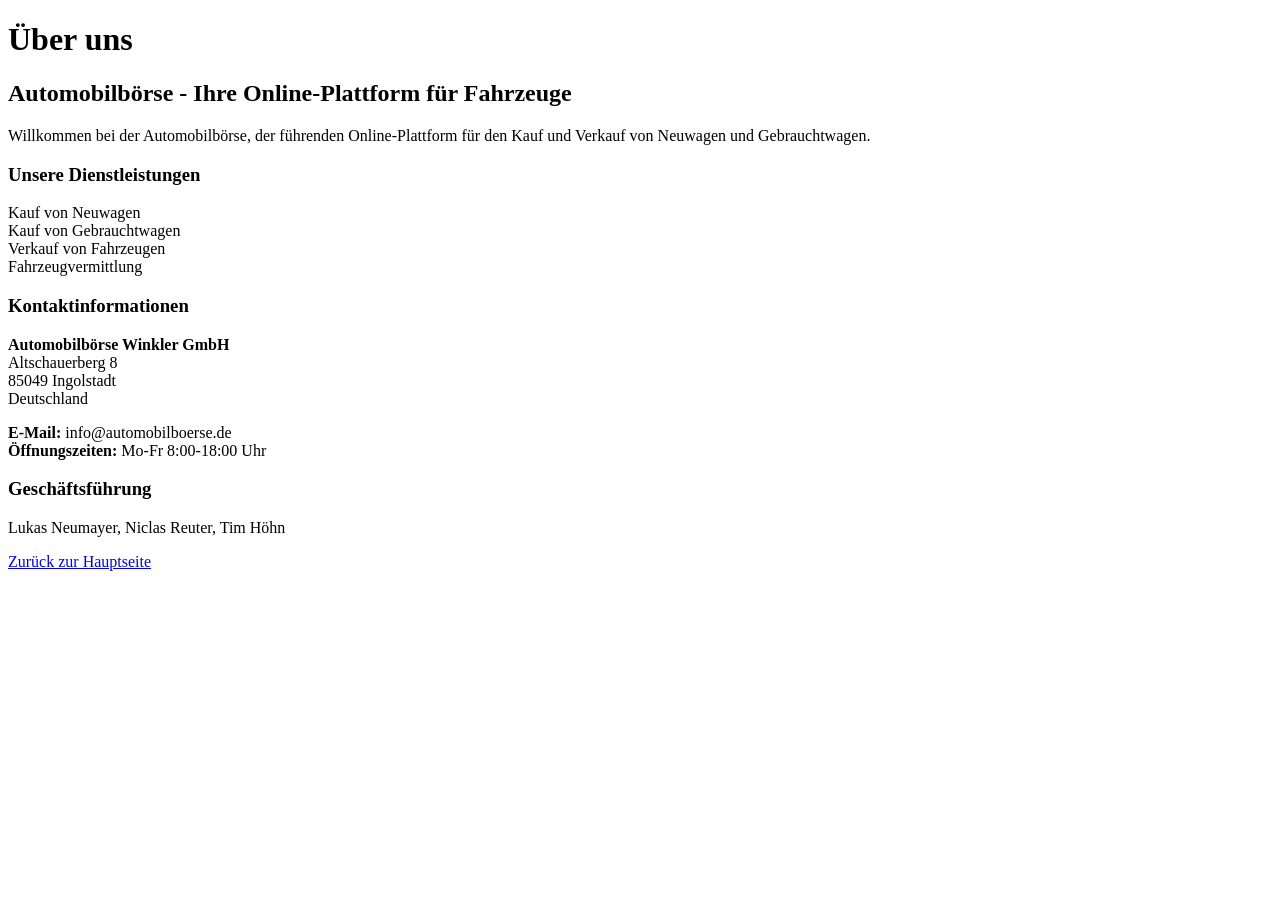
==== about.html @ a9973593 "about user change" ====
<!-- Tim -->
<!DOCTYPE html>
<html lang="de">
<head>
    <meta charset="UTF-8">
    <title>Über uns - Automobilbörse</title>
</head>
<body>
    <h1>Über uns</h1>
    <h2>Automobilbörse - Ihre Online-Plattform für Fahrzeuge</h2>
    
    <p>Willkommen bei der Automobilbörse, der führenden Online-Plattform für den Kauf und Verkauf von Neuwagen und Gebrauchtwagen.</p>

    <h3>Unsere Dienstleistungen</h3>
    <p>
    Kauf von Neuwagen<br>
    Kauf von Gebrauchtwagen<br>
    Verkauf von Fahrzeugen<br>
    Fahrzeugvermittlung<br>
    </p>
    
    <h3>Kontaktinformationen</h3>
    <p>
        <strong>Automobilbörse Winkler GmbH</strong><br>
        Altschauerberg 8<br>
        85049 Ingolstadt<br>
        Deutschland
    </p>
    
    <p>
        <strong>E-Mail:</strong> info@automobilboerse.de<br>
        <strong>Öffnungszeiten:</strong> Mo-Fr 8:00-18:00 Uhr
    </p>
    
    <h3>Geschäftsführung</h3>
    <p>Lukas Neumayer, Niclas Reuter, Tim Höhn</p>
    
    <p><a href="index.html">Zurück zur Hauptseite</a></p>
</body>
</html>
<!-- Tim -->
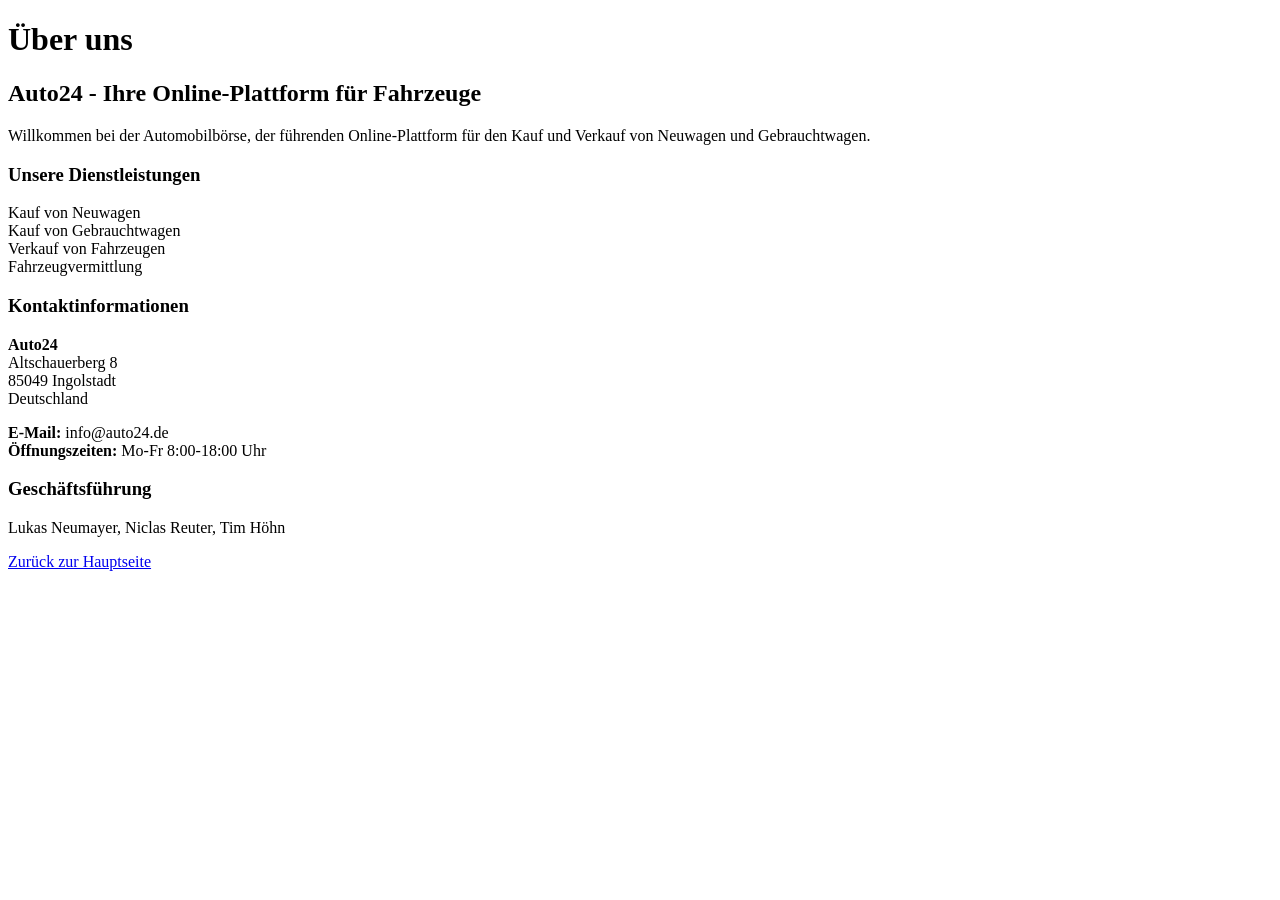
==== commit ebd3296c: "auto24 sync" ====
--- a/about.html
+++ b/about.html
@@ -3,11 +3,11 @@
 <html lang="de">
 <head>
     <meta charset="UTF-8">
-    <title>Über uns - Automobilbörse</title>
+    <title>Über uns - Auto24</title>
 </head>
 <body>
     <h1>Über uns</h1>
-    <h2>Automobilbörse - Ihre Online-Plattform für Fahrzeuge</h2>
+    <h2>Auto24 - Ihre Online-Plattform für Fahrzeuge</h2>
     
     <p>Willkommen bei der Automobilbörse, der führenden Online-Plattform für den Kauf und Verkauf von Neuwagen und Gebrauchtwagen.</p>
 
@@ -21,14 +21,14 @@
     
     <h3>Kontaktinformationen</h3>
     <p>
-        <strong>Automobilbörse Winkler GmbH</strong><br>
+        <strong>Auto24</strong><br>
         Altschauerberg 8<br>
         85049 Ingolstadt<br>
         Deutschland
     </p>
     
     <p>
-        <strong>E-Mail:</strong> info@automobilboerse.de<br>
+        <strong>E-Mail:</strong> info@auto24.de<br>
         <strong>Öffnungszeiten:</strong> Mo-Fr 8:00-18:00 Uhr
     </p>
     
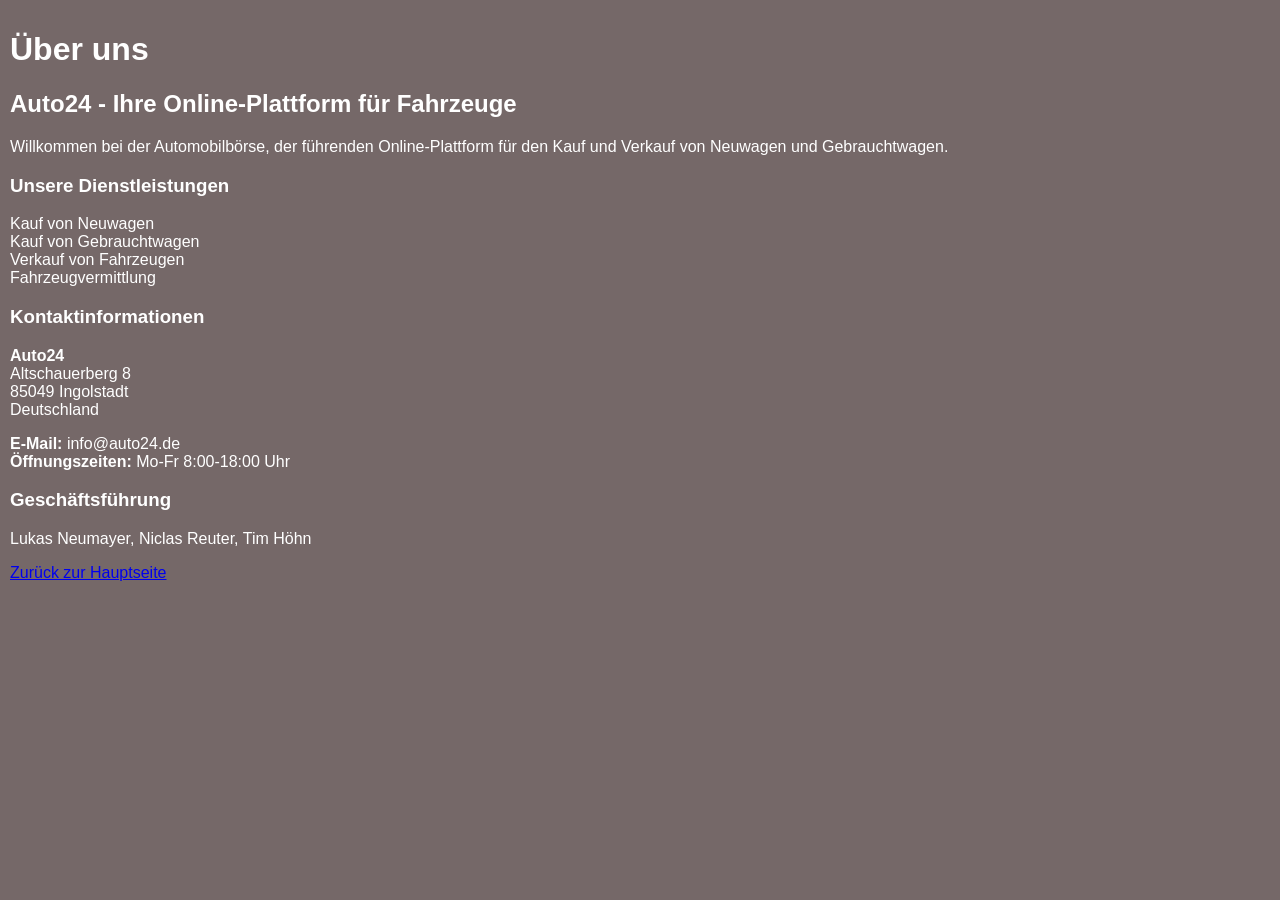
==== commit a7bec4d9: "Add stylesheet link to multiple HTML files for consistent styling" ====
--- a/about.html
+++ b/about.html
@@ -4,7 +4,9 @@
 <head>
     <meta charset="UTF-8">
     <title>Über uns - Auto24</title>
+    <link rel="stylesheet" href="mystyle.css">
 </head>
+
 <body>
     <h1>Über uns</h1>
     <h2>Auto24 - Ihre Online-Plattform für Fahrzeuge</h2>
--- a/mystyle.css
+++ b/mystyle.css
@@ -0,0 +1,11 @@
+body {
+    background-color: #756868;
+    font-family: "Gill Sans", sans-serif;
+    margin: 0;
+    padding: 10px;
+    color:rgb(255, 255, 255)
+}
+
+h1{
+    font-family: Verdana, Geneva, Tahoma, sans-serif;
+}
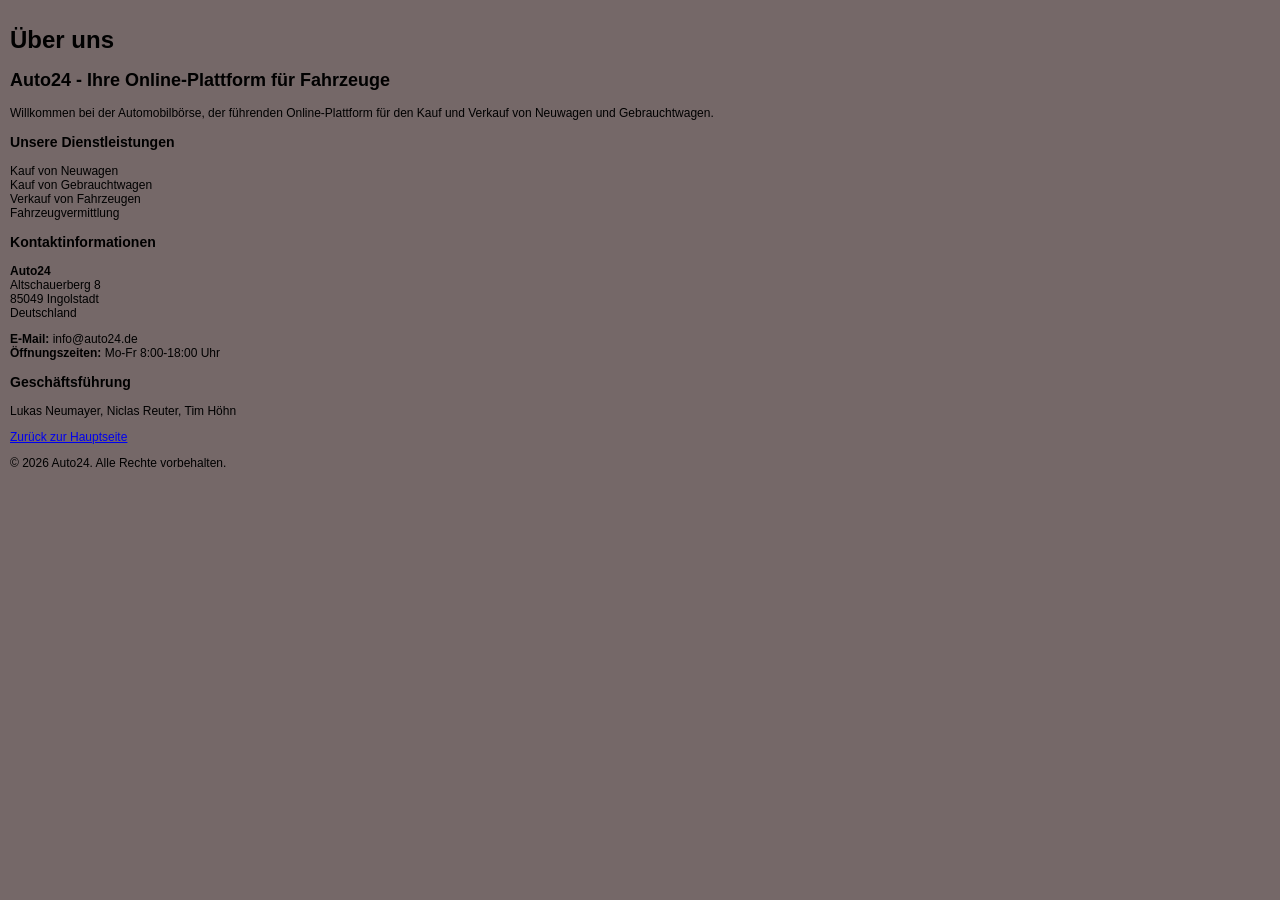
==== commit 77c316ee: "footer sync" ====
--- a/about.html
+++ b/about.html
@@ -38,6 +38,9 @@
     <p>Lukas Neumayer, Niclas Reuter, Tim Höhn</p>
     
     <p><a href="index.html">Zurück zur Hauptseite</a></p>
+    <footer>
+        <p> &copy 2026 Auto24. Alle Rechte vorbehalten.</p>
+    </footer>
 </body>
 </html>
 <!-- Tim -->
--- a/mystyle.css
+++ b/mystyle.css
@@ -1,11 +1,42 @@
 body {
     background-color: #756868;
-    font-family: "Gill Sans", sans-serif;
+    font-family: 'Montserrat', sans-serif;
+    font-size: 12px;
     margin: 0;
     padding: 10px;
-    color:rgb(255, 255, 255)
+    color:rgb(0, 0, 0);
+    text-align: justify;
+}
+
+th{
+    background-color: lightgray;
+}
+
+p{
+    text-align: justify;
 }
 
 h1{
-    font-family: Verdana, Geneva, Tahoma, sans-serif;
+    font-family: 'Orbitron', sans-serif;
+}
+
+a:hover{
+    color: blueviolet;
+}
+
+input, button {
+    padding: 5px;
+    margin: 5px;
+    color: blue
+}
+
+button{
+    background-color: lightgray;
+    color: black; 
+    cursor: pointer;
+}
+
+button:hover {
+    background-color: gray;
+    color: white;
 }
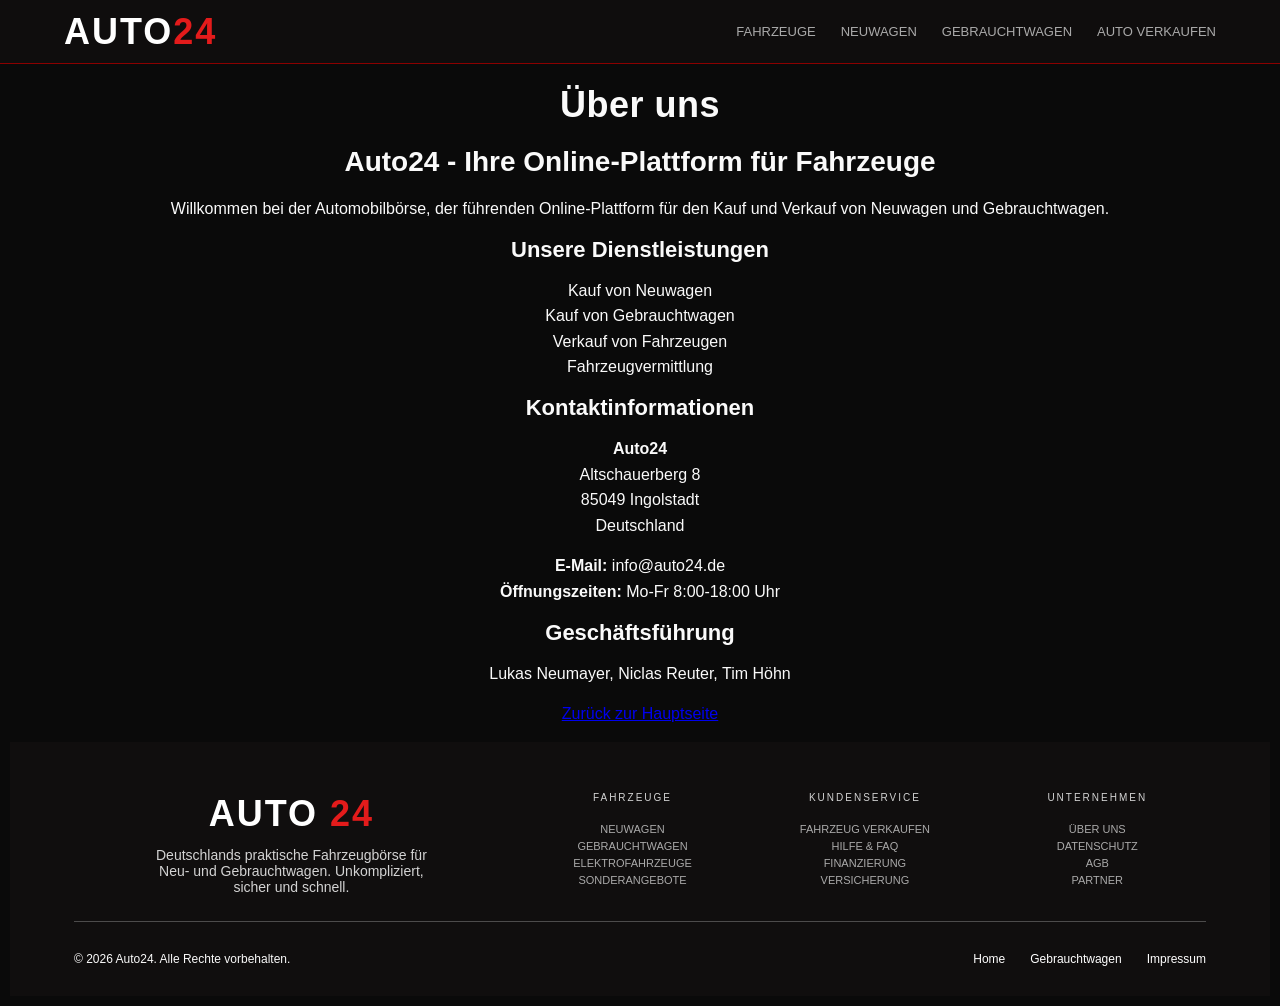
==== commit b7e776a1: "footer" ====
--- a/about.html
+++ b/about.html
@@ -8,6 +8,20 @@
 </head>
 
 <body>
+
+    
+    <nav> 
+        <div class="nav-logo">Auto<span>24</span></div>
+        <ul class = "nav-links">
+            <li><a href="index.html">Fahrzeuge</a></li>
+            <li><a href="index.html">Neuwagen</a></li>
+            <li><a href="gebrauchtwagenList.html">Gebrauchtwagen</a></li>
+            <li><a href="about.html">Auto verkaufen</a></li>
+        </ul>
+    </nav>
+
+    <br> <br> <br>
+
     <h1>Über uns</h1>
     <h2>Auto24 - Ihre Online-Plattform für Fahrzeuge</h2>
     
@@ -38,9 +52,64 @@
     <p>Lukas Neumayer, Niclas Reuter, Tim Höhn</p>
     
     <p><a href="index.html">Zurück zur Hauptseite</a></p>
-    <footer>
-        <p> &copy 2026 Auto24. Alle Rechte vorbehalten.</p>
+
+     <footer>
+        
+        <div class ="footer-top">
+            <div class = footer-logo-dsc> 
+            <div class = "footer-logo">
+                Auto
+                <span>24</span>
+                </div>
+           
+            <div class = "footer-dsc"> Deutschlands praktische Fahrzeugbörse für Neu- und Gebrauchtwagen. Unkompliziert, sicher und schnell.</div>
+            </div>
+            
+        
+
+            <div>
+                <div class = "footer-heading">Fahrzeuge</div>
+                <ul class "footer-links">
+                    <li><a href="#">Neuwagen</a></li>
+                    <li><a href="#">Gebrauchtwagen</a></li>
+                    <li><a href="#">Elektrofahrzeuge</a></li>
+                    <li><a href="#">Sonderangebote</a></li>
+                </ul>
+            </div>
+            <div>
+                <div class = "footer-heading">Kundenservice</div>
+                <ul class "footer-links">
+                    <li><a href="#">Fahrzeug verkaufen</a></li>
+                    <li><a href="#">Hilfe & FAQ</a></li>
+                    <li><a href="#">Finanzierung</a></li>
+                    <li><a href="#">Versicherung</a></li>
+                </ul>
+                </div>
+            <div>
+                <div class = "footer-heading">Unternehmen</div>
+                <ul class "footer-links">
+                    <li><a href="about.html">Über uns</a></li>
+                    <li><a href = "#"> Datenschutz </a></li>
+                    <li><a href = "#"> AGB </a></li>
+                    <li> <a href = "#"> Partner </a></li> 
+                </ul>
+            </div>    
+            </div>
+         </div>
+
+
+        <div class="footer-bot">
+        <span> &copy 2026 Auto24. Alle Rechte vorbehalten.</span>
+        <div class="footer-bot-links">
+            <a href="index.html">Home</a>
+            <a href="gebrauchtwagenList.html">Gebrauchtwagen</a>
+            <a href="about.html">Impressum</a>
+        </div>
+    
+    
+        </div>
     </footer>
+
 </body>
 </html>
 <!-- Tim -->
--- a/mystyle.css
+++ b/mystyle.css
@@ -1,42 +1,550 @@
 body {
-    background-color: #756868;
-    font-family: 'Montserrat', sans-serif;
-    font-size: 12px;
+    background-color: #0a0a0a;
+    
     margin: 0;
     padding: 10px;
-    color:rgb(0, 0, 0);
-    text-align: justify;
+    color:rgb(250, 250, 250);
+    text-align: center;
+
+    font-family: 'DM Sans', sans-serif;
+    font-optical-sizing: auto;
+    font-weight: 500;
+    font-style: normal;
+
 }
 
 th{
     background-color: lightgray;
 }
 
+/* ===== TYPOGRAFIE - Einheitliches Schriftbild ===== */
+/* Angepasst von: tim */
+
+/* Absätze - Standard-Textgröße */
 p{
-    text-align: justify;
-}
-
+    text-align: center;
+    font-size: 16px;
+    line-height: 1.6;
+    margin: 15px 0;
+}
+
+/* Hauptüberschrift */
 h1{
-    font-family: 'Orbitron', sans-serif;
+    font-family: 'DM Sans', sans-serif;
+    font-size: 36px;
+    font-weight: 700;
+    margin: 20px 0;
+    letter-spacing: 0.5px;
+}
+
+/* Sekundäre Überschrift */
+h2{
+    font-family: 'DM Sans', sans-serif;
+    font-size: 28px;
+    font-weight: 600;
+    margin: 18px 0;
+}
+
+/* Tertiäre Überschrift */
+h3{
+    font-family: 'DM Sans', sans-serif;
+    font-size: 22px;
+    font-weight: 600;
+    margin: 15px 0;
 }
 
 a:hover{
-    color: blueviolet;
-}
-
-input, button {
-    padding: 5px;
-    margin: 5px;
-    color: blue
-}
-
-button{
-    background-color: lightgray;
-    color: black; 
+    color: rgb(164, 18, 18);
+}
+
+/* ===== FORMULAR-STYLING ===== */
+/* Angepasst von: tim */
+/* Verbesserte Rahmen, Abstände und einheitliches Design */
+
+/* Labels für Formularfelder */
+label {
+    display: block;
+    font-family: 'DM Sans', sans-serif;
+    font-size: 14px;
+    font-weight: 600;
+    color: rgb(220, 220, 220);
+    margin-bottom: 2px;
+    margin-top: 15px;
+    text-align: left;
+    max-width: 400px;
+    margin-left: auto;
+    margin-right: auto;
+}
+
+/* Eingabefelder - Einheitliche Gestaltung mit angepassten Rändern und Abständen */
+input[type="text"],
+input[type="password"],
+input[type="email"],
+input[type="tel"],
+input[type="number"],
+textarea,
+select {
+    width: 100%;
+    max-width: 400px;
+    padding: 12px 15px;
+    margin: 0 auto 8px auto;
+    display: block;
+    font-family: 'DM Sans', sans-serif;
+    font-size: 15px;
+    font-weight: 400;
+    color: #ffffff;
+    background-color: #1a1a1a;
+    border: 2px solid #333333;
+    border-radius: 8px;
+    box-sizing: border-box;
+    transition: all 0.3s ease;
+}
+
+/* Fokus-Zustand für Eingabefelder - Rote Akzentfarbe */
+input[type="text"]:focus,
+input[type="password"]:focus,
+input[type="email"]:focus,
+input[type="tel"]:focus,
+input[type="number"]:focus,
+textarea:focus,
+select:focus {
+    outline: none;
+    border-color: rgb(227, 27, 27);
+    background-color: #222222;
+    box-shadow: 0 0 0 3px rgba(227, 27, 27, 0.1);
+}
+
+/* Platzhaltertext */
+input[type="text"]::placeholder,
+input[type="password"]::placeholder,
+input[type="email"]::placeholder,
+input[type="tel"]::placeholder,
+input[type="number"]::placeholder,
+textarea::placeholder {
+    color: #888888;
+    font-style: italic;
+}
+
+/* Buttons - Submit, Reset und Standard-Buttons */
+input[type="submit"],
+input[type="reset"],
+button {
+    max-width: 400px;
+    width: 100%;
+    padding: 12px 25px;
+    margin: 20px auto 10px;
+    display: block;
+    font-family: 'DM Sans', sans-serif;
+    font-size: 16px;
+    font-weight: 600;
+    background-color: rgb(227, 27, 27);
+    color: white;
+    border: none;
+    border-radius: 8px;
     cursor: pointer;
-}
-
+    transition: all 0.3s ease;
+    text-transform: uppercase;
+    letter-spacing: 0.5px;
+}
+
+/* Hover-Effekt für Submit-Buttons */
+input[type="submit"]:hover,
 button:hover {
-    background-color: gray;
+    background-color: rgb(200, 20, 20);
+    transform: translateY(-2px);
+    box-shadow: 0 4px 12px rgba(227, 27, 27, 0.3);
+}
+
+/* Reset-Button - Graues Design zur Unterscheidung */
+input[type="reset"] {
+    background-color: #333333;
+    color: rgb(220, 220, 220);
+    text-transform: none;
+}
+
+/* Hover-Effekt für Reset-Button */
+input[type="reset"]:hover {
+    background-color: #444444;
+    transform: translateY(-2px);
+    box-shadow: 0 4px 12px rgba(68, 68, 68, 0.3);
+}
+
+/* Textbereich-Spezifikationen */
+textarea {
+    min-height: 120px;
+    resize: vertical;
+}
+
+/* Absätze in Formularen - Reduzierte Abstände */
+form p {
+    margin: 5px 0;
+}
+
+/* BR-Tags nach Labels - Kein zusätzlicher Abstand */
+label + br {
+    display: none;
+}
+
+/* ===== CHECKBOX UND RADIO-BUTTON STYLING ===== */
+/* Angepasst von: tim */
+
+/* Checkbox Styling */
+input[type="checkbox"] {
+    width: 18px;
+    height: 18px;
+    margin: 10px 8px 10px 0;
+    cursor: pointer;
+    accent-color: rgb(227, 27, 27);
+}
+
+/* Radio-Button Styling */
+input[type="radio"] {
+    width: 18px;
+    height: 18px;
+    margin: 10px 8px 10px 0;
+    cursor: pointer;
+    accent-color: rgb(227, 27, 27);
+}
+
+/* Labels für Checkboxen und Radio-Buttons */
+input[type="checkbox"] + label,
+input[type="radio"] + label {
+    display: inline;
+    margin-left: 5px;
+    cursor: pointer;
+}
+
+/* ===== SELECT-DROPDOWN VERBESSERUNGEN ===== */
+/* Angepasst von: tim */
+
+select {
+    cursor: pointer;
+    appearance: none;
+    background-image: url('data:image/svg+xml;utf8,<svg xmlns="http://www.w3.org/2000/svg" width="12" height="8" viewBox="0 0 12 8"><path fill="%23ffffff" d="M1 1l5 5 5-5"/></svg>');
+    background-repeat: no-repeat;
+    background-position: right 15px center;
+    padding-right: 40px;
+}
+
+select:disabled {
+    background-image: url('data:image/svg+xml;utf8,<svg xmlns="http://www.w3.org/2000/svg" width="12" height="8" viewBox="0 0 12 8"><path fill="%23666666" d="M1 1l5 5 5-5"/></svg>');
+}
+
+/* ===== FORMULAR-ZUSTÄNDE ===== */
+/* Angepasst von: tim */
+
+/* Deaktivierte Felder */
+input:disabled,
+textarea:disabled,
+select:disabled,
+button:disabled {
+    opacity: 0.5;
+    cursor: not-allowed;
+    background-color: #151515;
+    border-color: #2a2a2a;
+}
+
+/* Ungültige Eingaben */
+input:invalid:not(:focus):not(:placeholder-shown),
+textarea:invalid:not(:focus):not(:placeholder-shown),
+select:invalid:not(:focus) {
+    border-color: rgb(227, 27, 27);
+    background-color: rgba(227, 27, 27, 0.05);
+}
+
+/* Gültige Eingaben */
+input:valid:not(:focus):not(:placeholder-shown),
+textarea:valid:not(:focus):not(:placeholder-shown) {
+    border-color: #2ecc71;
+}
+
+/* ===== ACCESSIBILITY-VERBESSERUNGEN ===== */
+/* Angepasst von: tim */
+
+/* Fokus für Tastaturnavigation */
+*:focus-visible {
+    outline: 3px solid rgb(227, 27, 27);
+    outline-offset: 2px;
+}
+
+/* Größere Klickbereiche für Buttons */
+button,
+input[type="submit"],
+input[type="reset"] {
+    min-height: 44px;
+}
+
+/* ===== HILFSKLASSEN ===== */
+/* Angepasst von: tim */
+
+/* Demo-Hinweis */
+.demo-hint {
+    font-size: 12px;
+    color: #888888;
+    font-style: italic;
+}
+
+/* Fehlermeldung */
+.error-message {
+    color: rgb(227, 27, 27);
+    font-size: 14px;
+    font-weight: 600;
+    margin: 10px auto;
+    max-width: 400px;
+    display: none;
+    text-align: center;
+}
+
+.error-message {
+    display: block;
+}
+
+/* Erfolgsmeldung */
+.success-message {
+    color: #2ecc71;
+    font-size: 14px;
+    font-weight: 600;
+    margin: 10px auto;
+    max-width: 400px;
+    text-align: center;
+}
+
+/* ===== RESPONSIVE DESIGN ===== */
+/* Angepasst von: tim */
+
+/* Tablets und kleinere Bildschirme */
+@media screen and (max-width: 768px) {
+    h1 {
+        font-size: 28px;
+    }
+    
+    h2 {
+        font-size: 22px;
+    }
+    
+    h3 {
+        font-size: 18px;
+    }
+    
+    input[type="text"],
+    input[type="password"],
+    input[type="email"],
+    input[type="tel"],
+    input[type="number"],
+    textarea,
+    select,
+    button,
+    input[type="submit"],
+    input[type="reset"] {
+        max-width: 100%;
+        font-size: 16px;
+    }
+    
+    label {
+        max-width: 100%;
+    }
+    
+    .footer-top {
+        grid-template-columns: 1fr;
+        gap: 20px;
+    }
+}
+
+/* Smartphones */
+@media screen and (max-width: 480px) {
+    body {
+        padding: 5px;
+    }
+    
+    h1 {
+        font-size: 24px;
+    }
+    
+    h2 {
+        font-size: 20px;
+    }
+    
+    p {
+        font-size: 14px;
+    }
+    
+    footer {
+        padding: 30px 1rem 20px;
+    }
+}
+
+/* Formular-Styling abgeschlossen - tim */
+
+footer {
+    border-top: px solid rgba(211, 211, 211, 0.311);
+    margin-top: 15px;
+    padding: 50px 4rem 30px; 
+    background-color: rgba(20, 17, 17, 0.618);
+    text-align: center;
+
+}
+ 
+.footer-top{
+    display: grid;
+    grid-template-columns: 2fr 1fr 1fr 1fr;
+    gap: 15px; 
+    padding-bottom: 25px;
+    border-bottom: 1px solid rgba(211, 211, 211, 0.311) 
+}
+
+.footer-bot{
+padding-top: 30px;
+display: flex;
+font-size: 12px; 
+align-items: center;
+justify-content: center;
+flex-wrap: wrap
+
+}
+
+/* Footer-Bot Links Container */
+/* Lukas */
+
+
+.footer-bot-links {
+    display: flex;
+    gap: 25px;
+    margin-left: auto;
+}
+
+.footer-heading {
+    font-size: 10px; 
+    letter-spacing: 2px;
+    text-transform: uppercase;
+    color: lightgray; 
+    margin-bottom: 20px;
+}
+
+
+
+.footer-logo{
+    font-size: 36px;
+    letter-spacing: 2px;
     color: white;
-}+    margin-bottom: 12px;
+    font-weight: bold;
+}
+
+.footer-logo span{
+    color: rgb(227, 27, 27); 
+}
+
+.footer-top a{
+    text-decoration: none;
+    color: rgba(211, 211, 211, 0.792);
+    font-size: 11px;
+    text-transform: uppercase;
+    
+}
+
+.footer-top a:hover{
+    color: rgb(227, 27, 27); 
+}
+
+.footer-logo-dsc{
+    display: flex;
+    flex-direction: column;
+    align-items: center;
+    justify-content: center;
+}
+
+
+.footer-dsc{
+    font-size: 14px;
+    color: lightgray;
+    max-width: 300px;
+}
+
+.footer-logo{
+    text-transform: uppercase;
+}
+
+.footer-bot a{
+    text-decoration: none;
+    color: white;
+    
+}
+
+.footer-bot a:hover{
+    color: rgb(227, 27, 27); 
+}
+
+/* Lukas */
+
+ul{
+    list-style-type: none;
+    padding: 0;
+    margin: 10px 0;
+    text-align: center;
+}
+
+li{
+    list-style-type: none;
+    text-align: center;
+    margin: 5px 0;
+}
+
+
+nav{
+    position: fixed;
+    top: 0; 
+    left: 0; 
+    width: 100%;
+    z-index: 100;  
+    display: flex;
+    align-items: center;
+    justify-content: space-between;
+    padding: 10px 4rem;
+    background-color: rgba(20, 17, 17, 0.618);
+    border-bottom: 1px solid darkred;
+    backdrop-filter: blur(12px);
+    height: 64px;
+    box-sizing: border-box;
+
+}
+
+.nav-logo{
+    font-size: 28px;
+    letter-spacing: 2px;
+    color: white;
+    font-weight: bold;
+    text-transform: uppercase;
+    font-size: 36px;
+}
+
+.nav-logo span{
+    color: rgb(227, 27, 27); 
+}
+
+.nav-links {
+    display: flex;
+    gap: 25px;
+    list-style: none;
+    text-decoration: none;
+    font-size: 13px;
+    text-transform: uppercase;
+
+}
+
+.nav-links a {
+    text-decoration: none;
+    color: rgba(211, 211, 211, 0.792);
+    font-size: 13px;
+    text-transform: uppercase;
+}
+
+/* Lukas */
+
+a{
+    display: block; 
+    text-align: center; 
+  
+}
+
+/* Formular-Styling abgeschlossen - tim */
+
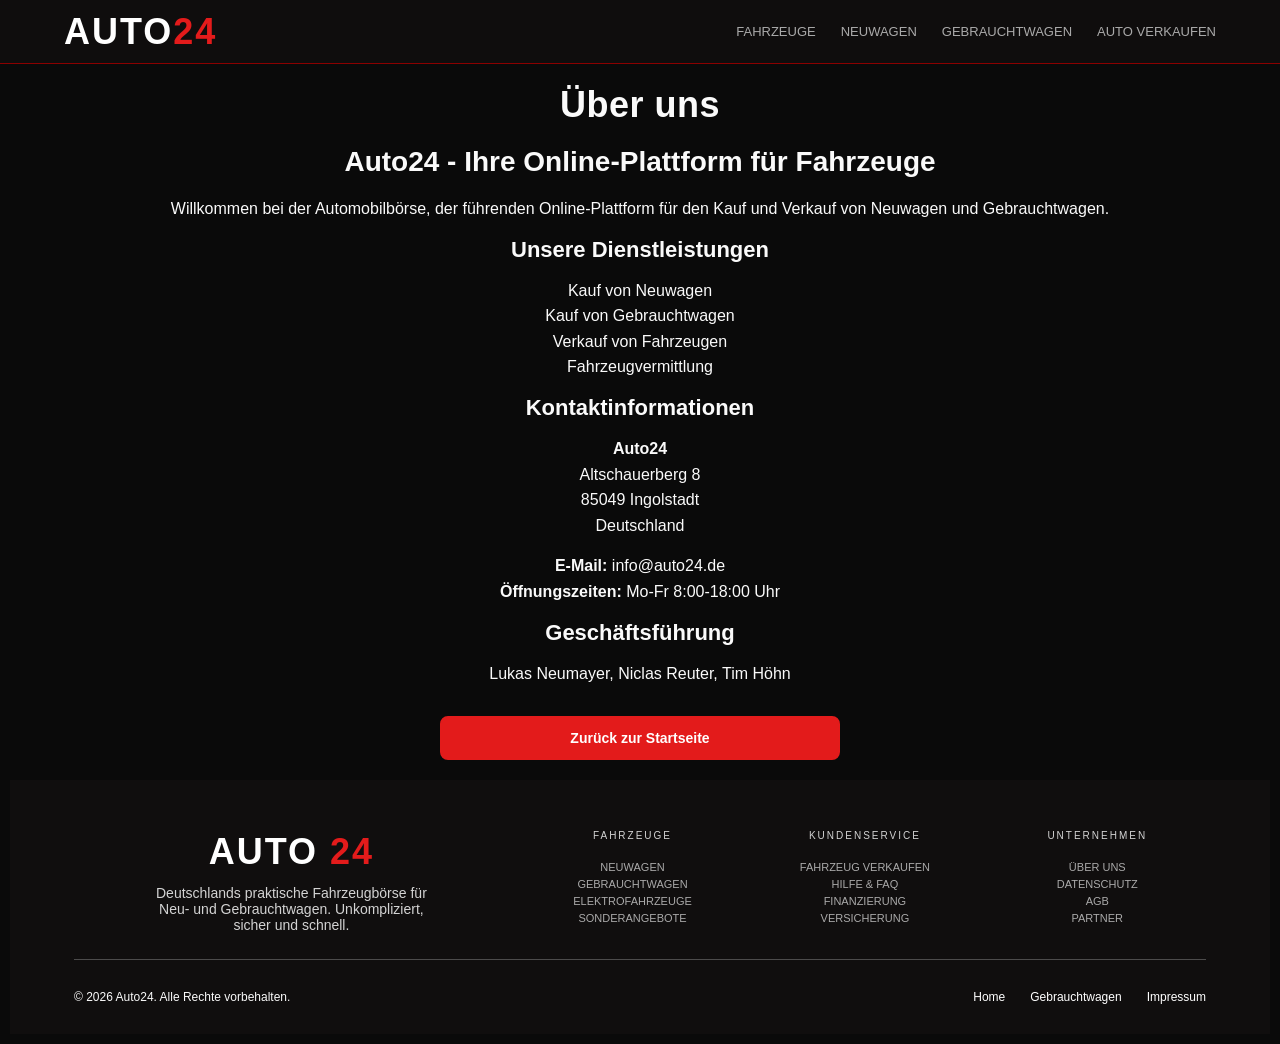
==== commit 8fbfddd6: "feat: enhance about page with styled navigation button to return to homepage Co-authored-by: Copilot" ====
--- a/about.html
+++ b/about.html
@@ -51,7 +51,9 @@
     <h3>Geschäftsführung</h3>
     <p>Lukas Neumayer, Niclas Reuter, Tim Höhn</p>
     
-    <p><a href="index.html">Zurück zur Hauptseite</a></p>
+    <div class="login-navigation">
+        <a href="index.html" class="nav-btn nav-btn-secondary">Zurück zur Startseite</a>
+    </div>
 
      <footer>
         
--- a/mystyle.css
+++ b/mystyle.css
@@ -96,7 +96,7 @@
     background-color: #1a1a1a;
     border: 2px solid #333333;
     border-radius: 8px;
-    box-sizing: border-box;
+    box-sizing: border-box; /* Inklusive Width + Padding + Border in der Breitenberechnung */
     transition: all 0.3s ease;
 }
 
@@ -112,17 +112,6 @@
     border-color: rgb(227, 27, 27);
     background-color: #222222;
     box-shadow: 0 0 0 3px rgba(227, 27, 27, 0.1);
-}
-
-/* Platzhaltertext */
-input[type="text"]::placeholder,
-input[type="password"]::placeholder,
-input[type="email"]::placeholder,
-input[type="tel"]::placeholder,
-input[type="number"]::placeholder,
-textarea::placeholder {
-    color: #888888;
-    font-style: italic;
 }
 
 /* Buttons - Submit, Reset und Standard-Buttons */
@@ -141,7 +130,7 @@
     color: white;
     border: none;
     border-radius: 8px;
-    cursor: pointer;
+    cursor: pointer; /* Zeigt an, dass es klickbar ist mit Handsymbol */
     transition: all 0.3s ease;
     text-transform: uppercase;
     letter-spacing: 0.5px;
@@ -155,20 +144,6 @@
     box-shadow: 0 4px 12px rgba(227, 27, 27, 0.3);
 }
 
-/* Reset-Button - Graues Design zur Unterscheidung */
-input[type="reset"] {
-    background-color: #333333;
-    color: rgb(220, 220, 220);
-    text-transform: none;
-}
-
-/* Hover-Effekt für Reset-Button */
-input[type="reset"]:hover {
-    background-color: #444444;
-    transform: translateY(-2px);
-    box-shadow: 0 4px 12px rgba(68, 68, 68, 0.3);
-}
-
 /* Textbereich-Spezifikationen */
 textarea {
     min-height: 120px;
@@ -185,64 +160,8 @@
     display: none;
 }
 
-/* ===== CHECKBOX UND RADIO-BUTTON STYLING ===== */
-/* Angepasst von: tim */
-
-/* Checkbox Styling */
-input[type="checkbox"] {
-    width: 18px;
-    height: 18px;
-    margin: 10px 8px 10px 0;
-    cursor: pointer;
-    accent-color: rgb(227, 27, 27);
-}
-
-/* Radio-Button Styling */
-input[type="radio"] {
-    width: 18px;
-    height: 18px;
-    margin: 10px 8px 10px 0;
-    cursor: pointer;
-    accent-color: rgb(227, 27, 27);
-}
-
-/* Labels für Checkboxen und Radio-Buttons */
-input[type="checkbox"] + label,
-input[type="radio"] + label {
-    display: inline;
-    margin-left: 5px;
-    cursor: pointer;
-}
-
-/* ===== SELECT-DROPDOWN VERBESSERUNGEN ===== */
-/* Angepasst von: tim */
-
-select {
-    cursor: pointer;
-    appearance: none;
-    background-image: url('data:image/svg+xml;utf8,<svg xmlns="http://www.w3.org/2000/svg" width="12" height="8" viewBox="0 0 12 8"><path fill="%23ffffff" d="M1 1l5 5 5-5"/></svg>');
-    background-repeat: no-repeat;
-    background-position: right 15px center;
-    padding-right: 40px;
-}
-
-select:disabled {
-    background-image: url('data:image/svg+xml;utf8,<svg xmlns="http://www.w3.org/2000/svg" width="12" height="8" viewBox="0 0 12 8"><path fill="%23666666" d="M1 1l5 5 5-5"/></svg>');
-}
-
 /* ===== FORMULAR-ZUSTÄNDE ===== */
 /* Angepasst von: tim */
-
-/* Deaktivierte Felder */
-input:disabled,
-textarea:disabled,
-select:disabled,
-button:disabled {
-    opacity: 0.5;
-    cursor: not-allowed;
-    background-color: #151515;
-    border-color: #2a2a2a;
-}
 
 /* Ungültige Eingaben */
 input:invalid:not(:focus):not(:placeholder-shown),
@@ -258,14 +177,50 @@
     border-color: #2ecc71;
 }
 
+/* JavaScript-Validierung - Fehlerzustand */
+input.invalid,
+textarea.invalid,
+select.invalid {
+    border-color: rgb(227, 27, 27) !important;
+    background-color: rgba(227, 27, 27, 0.05) !important;
+}
+
+/* JavaScript-Validierung - Erfolgszustand */
+input.valid,
+textarea.valid,
+select.valid {
+    border-color: #2ecc71 !important;
+    background-color: rgba(46, 204, 113, 0.05) !important;
+}
+
+/* Feldspezifische Fehlermeldungen */
+.field-error {
+    color: rgb(227, 27, 27);
+    font-size: 12px;
+    margin: 2px auto 8px auto;
+    max-width: 400px;
+    text-align: left;
+    display: block;
+}
+
+/* Deaktivierter Submit-Button */
+input[type="submit"]:disabled,
+button[type="submit"]:disabled {
+    opacity: 0.4;
+    cursor: not-allowed;
+    background-color: #666666;
+    transform: none;
+}
+
+input[type="submit"]:disabled:hover,
+button[type="submit"]:disabled:hover {
+    background-color: #666666;
+    transform: none;
+    box-shadow: none;
+}
+
 /* ===== ACCESSIBILITY-VERBESSERUNGEN ===== */
 /* Angepasst von: tim */
-
-/* Fokus für Tastaturnavigation */
-*:focus-visible {
-    outline: 3px solid rgb(227, 27, 27);
-    outline-offset: 2px;
-}
 
 /* Größere Klickbereiche für Buttons */
 button,
@@ -309,71 +264,62 @@
     text-align: center;
 }
 
-/* ===== RESPONSIVE DESIGN ===== */
+/* ===== NAVIGATIONS-BUTTONS ===== */
 /* Angepasst von: tim */
 
-/* Tablets und kleinere Bildschirme */
-@media screen and (max-width: 768px) {
-    h1 {
-        font-size: 28px;
-    }
-    
-    h2 {
-        font-size: 22px;
-    }
-    
-    h3 {
-        font-size: 18px;
-    }
-    
-    input[type="text"],
-    input[type="password"],
-    input[type="email"],
-    input[type="tel"],
-    input[type="number"],
-    textarea,
-    select,
-    button,
-    input[type="submit"],
-    input[type="reset"] {
-        max-width: 100%;
-        font-size: 16px;
-    }
-    
-    label {
-        max-width: 100%;
-    }
-    
-    .footer-top {
-        grid-template-columns: 1fr;
-        gap: 20px;
-    }
-}
-
-/* Smartphones */
-@media screen and (max-width: 480px) {
-    body {
-        padding: 5px;
-    }
-    
-    h1 {
-        font-size: 24px;
-    }
-    
-    h2 {
-        font-size: 20px;
-    }
-    
-    p {
-        font-size: 14px;
-    }
-    
-    footer {
-        padding: 30px 1rem 20px;
-    }
-}
-
-/* Formular-Styling abgeschlossen - tim */
+/* Container für Navigation-Buttons */
+.login-navigation {
+    display: flex;
+    gap: 15px;
+    justify-content: center;
+    margin: 30px auto 20px;
+    max-width: 400px;
+    flex-wrap: wrap;
+}
+
+/* Basis-Stil für Navigations-Buttons */
+.nav-btn {
+    flex: 1;
+    min-width: 150px;
+    padding: 12px 20px;
+    text-decoration: none;
+    font-family: 'DM Sans', sans-serif;
+    font-size: 14px;
+    font-weight: 600;
+    text-align: center;
+    border-radius: 8px;
+    transition: all 0.3s ease;
+    display: inline-block;
+}
+
+/* Sekundärer Button (Registrierung) */
+.nav-btn-secondary {
+    background-color: rgb(227, 27, 27);
+    color: white;
+    border: 2px solid rgb(227, 27, 27);
+}
+
+.nav-btn-secondary:hover {
+    background-color: rgb(200, 20, 20);
+    border-color: rgb(200, 20, 20);
+    color: black;
+    transform: translateY(-2px);
+    box-shadow: 0 4px 12px rgba(227, 27, 27, 0.3);
+}
+
+/* Outline Button (Startseite) */
+.nav-btn-outline {
+    background-color: transparent;
+    color: rgb(220, 220, 220);
+    border: 2px solid #444444;
+}
+
+.nav-btn-outline:hover {
+    background-color: #333333;
+    border-color: #555555;
+    color: white;
+    transform: translateY(-2px);
+}
 
 footer {
     border-top: px solid rgba(211, 211, 211, 0.311);
@@ -548,3 +494,318 @@
 
 /* Formular-Styling abgeschlossen - tim */
 
+/*Formular-Styling Gitter - Niclas */
+
+
+.cars-grid {
+    display: grid;
+    grid-template-columns: repeat(auto-fill, minmax(300px, 1fr));
+    gap: 20px;
+    padding: 40px 4rem;
+    text-align: left;
+}
+
+.car-card {
+    background: #111111;
+    border: 1px solid #2E2E2E;
+    border-radius: 4px;
+    overflow: hidden;
+    transition: 0.2s;
+}
+
+.car-card:hover {
+    border-color: #8B0000;
+    transform: translateY(-3px);
+}
+
+.car-image {
+    position: relative;
+    height: 200px;
+    background: #1A1A1A;
+    overflow: hidden;
+}
+
+.car-img {
+    width: 100%;
+    height: 100%;
+    object-fit: cover;
+    display: block;
+}
+
+.car-badge-new,
+.car-badge-used {
+    position: absolute;
+    top: 12px;
+    left: 12px;
+    color: white;
+    font-size: 10px;
+    font-weight: bold;
+    letter-spacing: 2px;
+    text-transform: uppercase;
+    padding: 3px 9px;
+    border-radius: 2px;
+    z-index: 2;
+}
+
+.car-badge-new {
+    background: #CC0000;
+}
+
+.car-badge-used {
+    background: #222222;
+    border: 1px solid #444444;
+}
+
+.car-fav {
+    position: absolute;
+    top: 12px;
+    right: 12px;
+    width: 32px;
+    height: 32px;
+    background: rgba(10,10,10,0.7);
+    border: 1px solid #2E2E2E;
+    border-radius: 50%;
+    display: flex;
+    align-items: center;
+    justify-content: center;
+}
+
+.car-body {
+    padding: 18px 20px;
+}
+
+.car-make {
+    font-size: 11px;
+    letter-spacing: 2px;
+    text-transform: uppercase;
+    color: #CC0000;
+    margin-bottom: 4px;
+}
+
+.car-model {
+    font-size: 22px;
+    letter-spacing: 1px;
+    color: white;
+    font-weight: bold;
+    margin-bottom: 4px;
+}
+
+.car-year {
+    font-size: 13px;
+    color: #888888;
+}
+
+.car-specs {
+    display: flex;
+    margin: 16px 0;
+    border-top: 1px solid #2E2E2E;
+    border-bottom: 1px solid #2E2E2E;
+    padding: 12px 0;
+}
+
+.car-spec {
+    flex: 1;
+    text-align: center;
+    border-right: 1px solid #2E2E2E;
+}
+
+.car-spec:last-child {
+    border-right: none;
+}
+
+.car-spec-val {
+    font-size: 14px;
+    color: white;
+}
+
+.car-spec-key {
+    font-size: 10px;
+    color: #888888;
+    text-transform: uppercase;
+    letter-spacing: 1px;
+}
+
+.car-footer {
+    display: flex;
+    justify-content: space-between;
+    align-items: center;
+}
+
+.car-price {
+    font-size: 28px;
+    color: white;
+    font-weight: bold;
+}
+
+.car-price-note {
+    font-size: 11px;
+    color: #888888;
+}
+
+.car-btn {
+    background: transparent;
+    border: 1px solid #8B0000;
+    color: #FF1A1A;
+    font-size: 12px;
+    letter-spacing: 1px;
+    text-transform: uppercase;
+    padding: 8px 16px;
+    width: auto;
+    margin: 0;
+
+}
+
+.car-btn:hover {
+    background: #CC0000;
+    color: white;
+}
+
+/* ===== Index - Auto24 von Niclas ===== */
+
+.home-main {
+    padding-top: 50px;
+}
+
+.home-hero {
+    min-height: 520px;
+    display: flex;
+    align-items: center;
+    justify-content: center;
+    padding: 80px 4rem;
+    background:
+        radial-gradient(circle at 70% 40%, rgba(227, 27, 27, 0.25), transparent 35%),
+        linear-gradient(135deg, #0a0a0a 0%, #180505 50%, #0a0a0a 100%);
+    border-bottom: 1px solid #2e2e2e;
+}
+
+.home-hero-content {
+    max-width: 800px;
+    text-align: center;
+}
+
+.home-badge {
+    display: inline-block;
+    border: 1px solid darkred;
+    background: rgba(227, 27, 27, 0.15);
+    color: rgb(227, 27, 27);
+    padding: 6px 16px;
+    border-radius: 4px;
+    text-transform: uppercase;
+    letter-spacing: 2px;
+    font-size: 12px;
+    margin-bottom: 20px;
+}
+
+.home-hero h1 {
+    font-size: 56px;
+    margin-bottom: 20px;
+}
+
+.home-hero h1 span {
+    color: rgb(227, 27, 27);
+}
+
+.home-hero p {
+    max-width: 650px;
+    margin: 0 auto 35px;
+    color: lightgray;
+    font-size: 18px;
+}
+
+.home-buttons {
+    display: flex;
+    justify-content: center;
+    gap: 16px;
+    flex-wrap: wrap;
+}
+
+.home-btn-primary,
+.home-btn-secondary {
+    text-decoration: none;
+    padding: 13px 28px;
+    border-radius: 8px;
+    font-weight: 700;
+    text-transform: uppercase;
+    letter-spacing: 1px;
+}
+
+.home-btn-primary {
+    background: rgb(227, 27, 27);
+    color: white;
+}
+
+.home-btn-primary:hover {
+    background: rgb(200, 20, 20);
+    color: white;
+}
+
+.home-btn-secondary {
+    border: 1px solid #8B0000;
+    color: white;
+    display: inline-block;
+    max-width: 300px;
+    text-align: center;
+}
+
+.home-btn-secondary:hover {
+    background: #8B0000;
+    color: white;
+}
+
+.home-section,
+.home-about {
+    padding: 70px 4rem;
+}
+
+.home-category-grid {
+    display: grid;
+    grid-template-columns: repeat(auto-fit, minmax(240px, 1fr));
+    gap: 24px;
+    margin-top: 35px;
+}
+
+.home-category-card {
+    background: #111111;
+    border: 1px solid #2e2e2e;
+    border-radius: 8px;
+    padding: 30px 24px;
+    transition: 0.2s;
+}
+
+.home-category-card:hover {
+    border-color: #8B0000;
+    transform: translateY(-4px);
+}
+
+.home-category-icon {
+    font-size: 36px;
+    margin-bottom: 12px;
+}
+
+.home-category-card p {
+    color: #bdbdbd;
+    font-size: 14px;
+}
+
+.home-category-card a {
+    color: rgb(227, 27, 27);
+    text-decoration: none;
+    font-weight: 700;
+    margin-top: 15px;
+}
+
+.home-about {
+    background: #111111;
+    border-top: 1px solid #2e2e2e;
+    border-bottom: 1px solid #2e2e2e;
+}
+
+.home-about p {
+    max-width: 750px;
+    margin: 0 auto 30px;
+    color: lightgray;
+}
+
+.car-footer a{
+    text-decoration: none;
+}
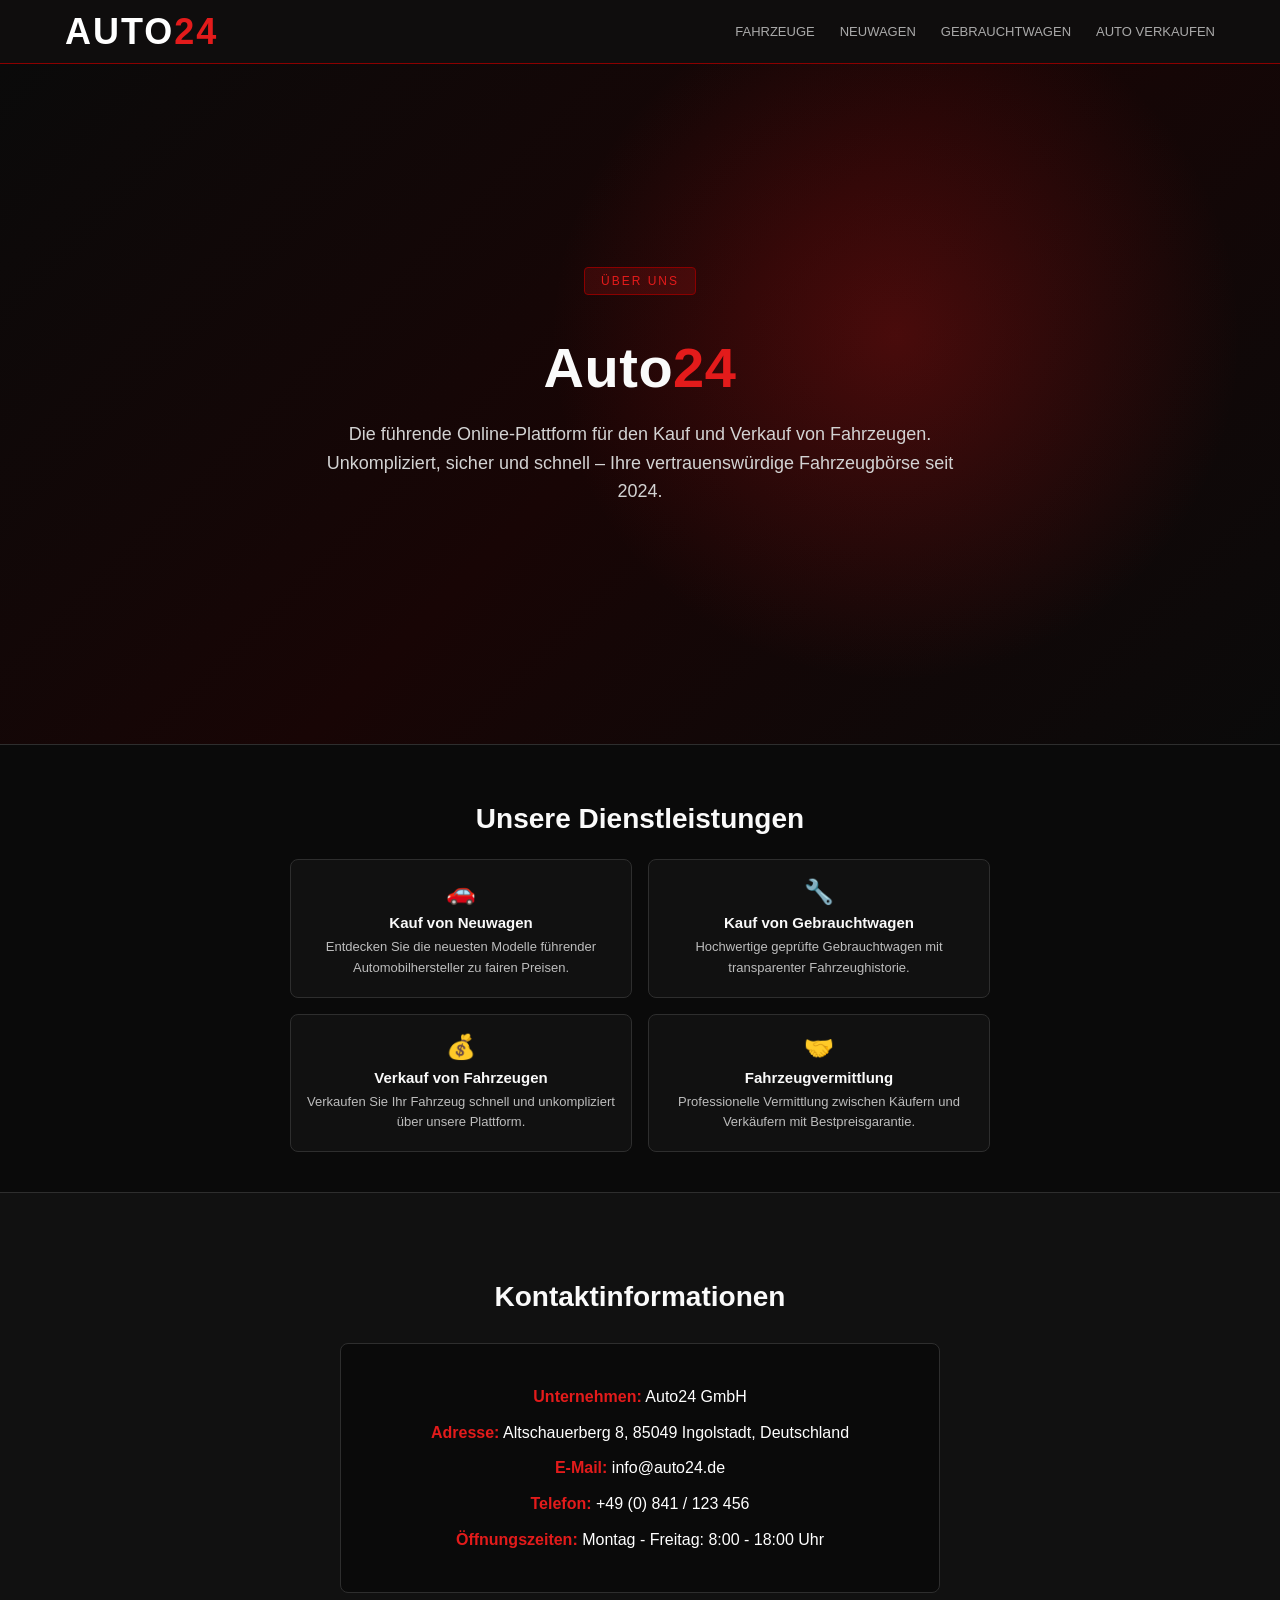
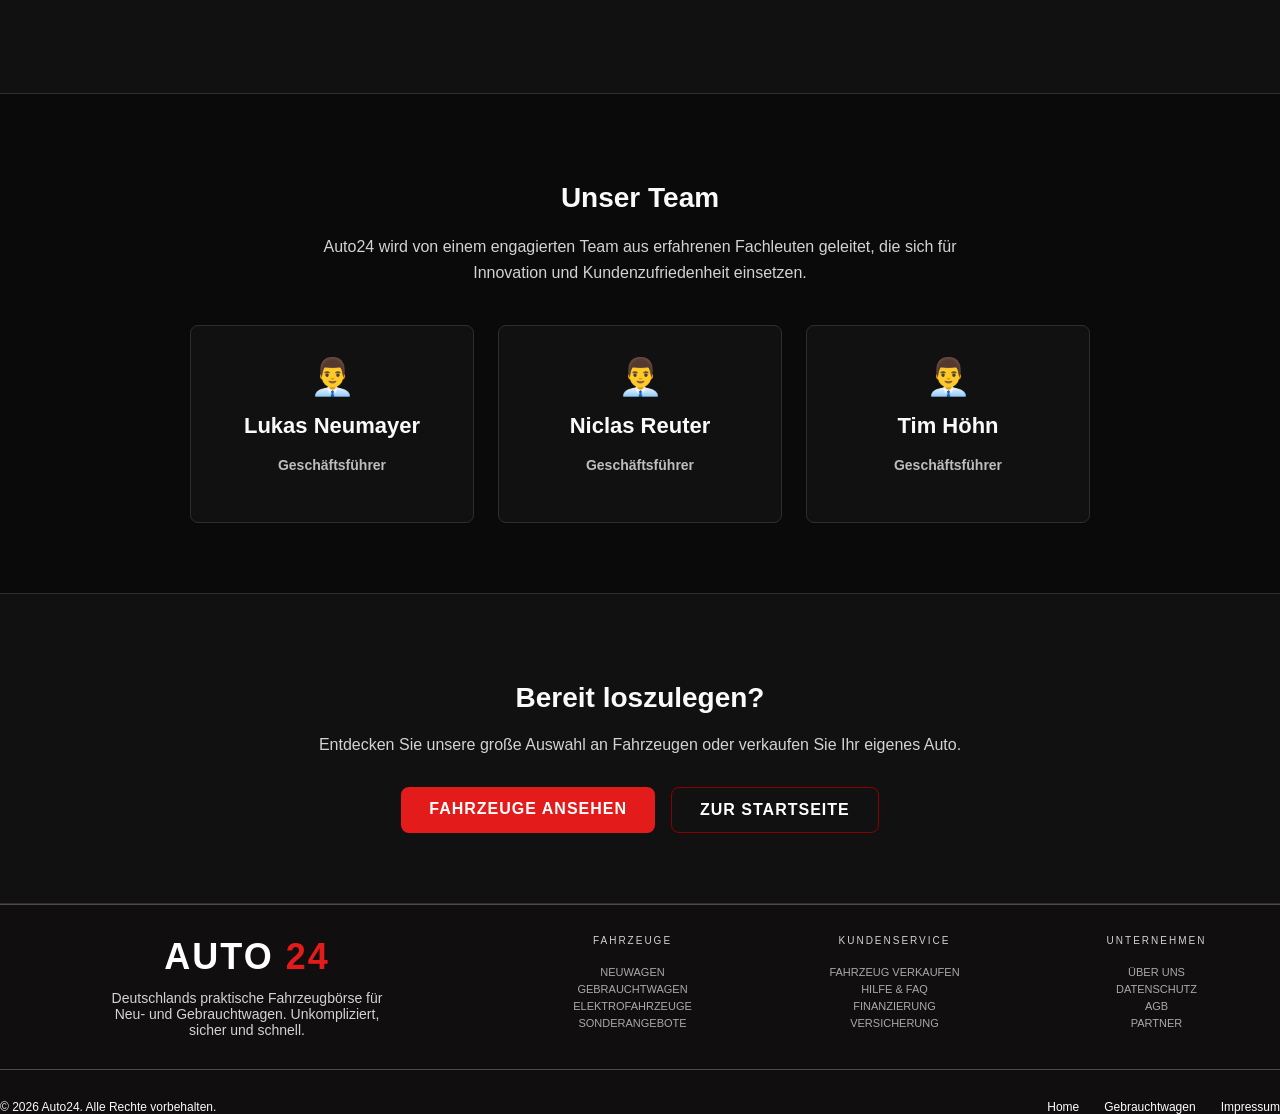
==== commit 07d07d04: "feat: update navigation structure and enhance about page layout with new sections and styles - TIM C" ====
--- a/about.html
+++ b/about.html
@@ -7,11 +7,11 @@
     <link rel="stylesheet" href="mystyle.css">
 </head>
 
-<body>
+<body class="about-page">
 
     
     <nav> 
-        <div class="nav-logo">Auto<span>24</span></div>
+        <a href="index.html" class="nav-logo">Auto<span>24</span></a>
         <ul class = "nav-links">
             <li><a href="index.html">Fahrzeuge</a></li>
             <li><a href="index.html">Neuwagen</a></li>
@@ -20,40 +20,108 @@
         </ul>
     </nav>
 
-    <br> <br> <br>
+    <main class="home-main">
 
-    <h1>Über uns</h1>
-    <h2>Auto24 - Ihre Online-Plattform für Fahrzeuge</h2>
-    
-    <p>Willkommen bei der Automobilbörse, der führenden Online-Plattform für den Kauf und Verkauf von Neuwagen und Gebrauchtwagen.</p>
+        <!-- Hero Section -->
+        <section class="home-hero">
+            <div class="home-hero-content">
+                <div class="home-badge">Über uns</div>
+                <h1>Auto<span>24</span></h1>
+                <p>
+                    Die führende Online-Plattform für den Kauf und Verkauf von Fahrzeugen.
+                    Unkompliziert, sicher und schnell – Ihre vertrauenswürdige Fahrzeugbörse seit 2024.
+                </p>
+            </div>
+        </section>
 
-    <h3>Unsere Dienstleistungen</h3>
-    <p>
-    Kauf von Neuwagen<br>
-    Kauf von Gebrauchtwagen<br>
-    Verkauf von Fahrzeugen<br>
-    Fahrzeugvermittlung<br>
-    </p>
-    
-    <h3>Kontaktinformationen</h3>
-    <p>
-        <strong>Auto24</strong><br>
-        Altschauerberg 8<br>
-        85049 Ingolstadt<br>
-        Deutschland
-    </p>
-    
-    <p>
-        <strong>E-Mail:</strong> info@auto24.de<br>
-        <strong>Öffnungszeiten:</strong> Mo-Fr 8:00-18:00 Uhr
-    </p>
-    
-    <h3>Geschäftsführung</h3>
-    <p>Lukas Neumayer, Niclas Reuter, Tim Höhn</p>
-    
-    <div class="login-navigation">
-        <a href="index.html" class="nav-btn nav-btn-secondary">Zurück zur Startseite</a>
-    </div>
+        <!-- Services Section -->
+        <section class="about-services-section">
+            <h2>Unsere Dienstleistungen</h2>
+            
+            <div class="about-service-grid">
+                <div class="about-service-card">
+                    <div class="about-service-icon">🚗</div>
+                    <h3>Kauf von Neuwagen</h3>
+                    <p>Entdecken Sie die neuesten Modelle führender Automobilhersteller zu fairen Preisen.</p>
+                </div>
+
+                <div class="about-service-card">
+                    <div class="about-service-icon">🔧</div>
+                    <h3>Kauf von Gebrauchtwagen</h3>
+                    <p>Hochwertige geprüfte Gebrauchtwagen mit transparenter Fahrzeughistorie.</p>
+                </div>
+
+                <div class="about-service-card">
+                    <div class="about-service-icon">💰</div>
+                    <h3>Verkauf von Fahrzeugen</h3>
+                    <p>Verkaufen Sie Ihr Fahrzeug schnell und unkompliziert über unsere Plattform.</p>
+                </div>
+
+                <div class="about-service-card">
+                    <div class="about-service-icon">🤝</div>
+                    <h3>Fahrzeugvermittlung</h3>
+                    <p>Professionelle Vermittlung zwischen Käufern und Verkäufern mit Bestpreisgarantie.</p>
+                </div>
+            </div>
+        </section>
+
+        <!-- Contact Information Section -->
+        <section class="home-about">
+            <h2>Kontaktinformationen</h2>
+            
+            <div class="about-contact-wrapper">
+                <div class="about-contact-card">
+                    <p><strong>Unternehmen:</strong> Auto24 GmbH</p>
+                    <p><strong>Adresse:</strong> Altschauerberg 8, 85049 Ingolstadt, Deutschland</p>
+                    <p><strong>E-Mail:</strong> info@auto24.de</p>
+                    <p><strong>Telefon:</strong> +49 (0) 841 / 123 456</p>
+                    <p><strong>Öffnungszeiten:</strong> Montag - Freitag: 8:00 - 18:00 Uhr</p>
+                </div>
+            </div>
+        </section>
+
+        <!-- Team Section -->
+        <section class="home-section">
+            <h2>Unser Team</h2>
+            <p class="about-team-intro">
+                Auto24 wird von einem engagierten Team aus erfahrenen Fachleuten geleitet, 
+                die sich für Innovation und Kundenzufriedenheit einsetzen.
+            </p>
+
+            <div class="about-team-grid">
+                <div class="home-category-card">
+                    <div class="home-category-icon">👨‍💼</div>
+                    <h3>Lukas Neumayer</h3>
+                    <p class="about-team-role">Geschäftsführer</p>
+                </div>
+
+                <div class="home-category-card">
+                    <div class="home-category-icon">👨‍💼</div>
+                    <h3>Niclas Reuter</h3>
+                    <p class="about-team-role">Geschäftsführer</p>
+                </div>
+
+                <div class="home-category-card">
+                    <div class="home-category-icon">👨‍💼</div>
+                    <h3>Tim Höhn</h3>
+                    <p class="about-team-role">Geschäftsführer</p>
+                </div>
+            </div>
+        </section>
+
+        <!-- Call to Action -->
+        <section class="home-about">
+            <h2>Bereit loszulegen?</h2>
+            <p>
+                Entdecken Sie unsere große Auswahl an Fahrzeugen oder verkaufen Sie Ihr eigenes Auto.
+            </p>
+            <div class="home-buttons">
+                <a href="gebrauchtwagenList.html" class="home-btn-primary">Fahrzeuge ansehen</a>
+                <a href="index.html" class="home-btn-secondary">Zur Startseite</a>
+            </div>
+        </section>
+
+    </main>
 
      <footer>
         
--- a/mystyle.css
+++ b/mystyle.css
@@ -2,12 +2,11 @@
     background-color: #0a0a0a;
     
     margin: 0;
-    padding: 10px;
+    padding: 0;
     color:rgb(250, 250, 250);
     text-align: center;
 
     font-family: 'DM Sans', sans-serif;
-    font-optical-sizing: auto;
     font-weight: 500;
     font-style: normal;
 
@@ -96,7 +95,7 @@
     background-color: #1a1a1a;
     border: 2px solid #333333;
     border-radius: 8px;
-    box-sizing: border-box; /* Inklusive Width + Padding + Border in der Breitenberechnung */
+    box-sizing: border-box;
     transition: all 0.3s ease;
 }
 
@@ -112,6 +111,17 @@
     border-color: rgb(227, 27, 27);
     background-color: #222222;
     box-shadow: 0 0 0 3px rgba(227, 27, 27, 0.1);
+}
+
+/* Platzhaltertext */
+input[type="text"]::placeholder,
+input[type="password"]::placeholder,
+input[type="email"]::placeholder,
+input[type="tel"]::placeholder,
+input[type="number"]::placeholder,
+textarea::placeholder {
+    color: #888888;
+    font-style: italic;
 }
 
 /* Buttons - Submit, Reset und Standard-Buttons */
@@ -130,7 +140,7 @@
     color: white;
     border: none;
     border-radius: 8px;
-    cursor: pointer; /* Zeigt an, dass es klickbar ist mit Handsymbol */
+    cursor: pointer;
     transition: all 0.3s ease;
     text-transform: uppercase;
     letter-spacing: 0.5px;
@@ -144,6 +154,20 @@
     box-shadow: 0 4px 12px rgba(227, 27, 27, 0.3);
 }
 
+/* Reset-Button - Graues Design zur Unterscheidung */
+input[type="reset"] {
+    background-color: #333333;
+    color: rgb(220, 220, 220);
+    text-transform: none;
+}
+
+/* Hover-Effekt für Reset-Button */
+input[type="reset"]:hover {
+    background-color: #444444;
+    transform: translateY(-2px);
+    box-shadow: 0 4px 12px rgba(68, 68, 68, 0.3);
+}
+
 /* Textbereich-Spezifikationen */
 textarea {
     min-height: 120px;
@@ -160,8 +184,64 @@
     display: none;
 }
 
+/* ===== CHECKBOX UND RADIO-BUTTON STYLING ===== */
+/* Angepasst von: tim */
+
+/* Checkbox Styling */
+input[type="checkbox"] {
+    width: 18px;
+    height: 18px;
+    margin: 10px 8px 10px 0;
+    cursor: pointer;
+    accent-color: rgb(227, 27, 27);
+}
+
+/* Radio-Button Styling */
+input[type="radio"] {
+    width: 18px;
+    height: 18px;
+    margin: 10px 8px 10px 0;
+    cursor: pointer;
+    accent-color: rgb(227, 27, 27);
+}
+
+/* Labels für Checkboxen und Radio-Buttons */
+input[type="checkbox"] + label,
+input[type="radio"] + label {
+    display: inline;
+    margin-left: 5px;
+    cursor: pointer;
+}
+
+/* ===== SELECT-DROPDOWN VERBESSERUNGEN ===== */
+/* Angepasst von: tim */
+
+select {
+    cursor: pointer;
+    appearance: none;
+    background-image: url('data:image/svg+xml;utf8,<svg xmlns="http://www.w3.org/2000/svg" width="12" height="8" viewBox="0 0 12 8"><path fill="%23ffffff" d="M1 1l5 5 5-5"/></svg>');
+    background-repeat: no-repeat;
+    background-position: right 15px center;
+    padding-right: 40px;
+}
+
+select:disabled {
+    background-image: url('data:image/svg+xml;utf8,<svg xmlns="http://www.w3.org/2000/svg" width="12" height="8" viewBox="0 0 12 8"><path fill="%23666666" d="M1 1l5 5 5-5"/></svg>');
+}
+
 /* ===== FORMULAR-ZUSTÄNDE ===== */
 /* Angepasst von: tim */
+
+/* Deaktivierte Felder */
+input:disabled,
+textarea:disabled,
+select:disabled,
+button:disabled {
+    opacity: 0.5;
+    cursor: not-allowed;
+    background-color: #151515;
+    border-color: #2a2a2a;
+}
 
 /* Ungültige Eingaben */
 input:invalid:not(:focus):not(:placeholder-shown),
@@ -177,50 +257,14 @@
     border-color: #2ecc71;
 }
 
-/* JavaScript-Validierung - Fehlerzustand */
-input.invalid,
-textarea.invalid,
-select.invalid {
-    border-color: rgb(227, 27, 27) !important;
-    background-color: rgba(227, 27, 27, 0.05) !important;
-}
-
-/* JavaScript-Validierung - Erfolgszustand */
-input.valid,
-textarea.valid,
-select.valid {
-    border-color: #2ecc71 !important;
-    background-color: rgba(46, 204, 113, 0.05) !important;
-}
-
-/* Feldspezifische Fehlermeldungen */
-.field-error {
-    color: rgb(227, 27, 27);
-    font-size: 12px;
-    margin: 2px auto 8px auto;
-    max-width: 400px;
-    text-align: left;
-    display: block;
-}
-
-/* Deaktivierter Submit-Button */
-input[type="submit"]:disabled,
-button[type="submit"]:disabled {
-    opacity: 0.4;
-    cursor: not-allowed;
-    background-color: #666666;
-    transform: none;
-}
-
-input[type="submit"]:disabled:hover,
-button[type="submit"]:disabled:hover {
-    background-color: #666666;
-    transform: none;
-    box-shadow: none;
-}
-
 /* ===== ACCESSIBILITY-VERBESSERUNGEN ===== */
 /* Angepasst von: tim */
+
+/* Fokus für Tastaturnavigation */
+*:focus-visible {
+    outline: 3px solid rgb(227, 27, 27);
+    outline-offset: 2px;
+}
 
 /* Größere Klickbereiche für Buttons */
 button,
@@ -264,69 +308,79 @@
     text-align: center;
 }
 
-/* ===== NAVIGATIONS-BUTTONS ===== */
+/* ===== RESPONSIVE DESIGN ===== */
 /* Angepasst von: tim */
 
-/* Container für Navigation-Buttons */
-.login-navigation {
-    display: flex;
-    gap: 15px;
-    justify-content: center;
-    margin: 30px auto 20px;
-    max-width: 400px;
-    flex-wrap: wrap;
-}
-
-/* Basis-Stil für Navigations-Buttons */
-.nav-btn {
-    flex: 1;
-    min-width: 150px;
-    padding: 12px 20px;
-    text-decoration: none;
-    font-family: 'DM Sans', sans-serif;
-    font-size: 14px;
-    font-weight: 600;
-    text-align: center;
-    border-radius: 8px;
-    transition: all 0.3s ease;
-    display: inline-block;
-}
-
-/* Sekundärer Button (Registrierung) */
-.nav-btn-secondary {
-    background-color: rgb(227, 27, 27);
-    color: white;
-    border: 2px solid rgb(227, 27, 27);
-}
-
-.nav-btn-secondary:hover {
-    background-color: rgb(200, 20, 20);
-    border-color: rgb(200, 20, 20);
-    color: black;
-    transform: translateY(-2px);
-    box-shadow: 0 4px 12px rgba(227, 27, 27, 0.3);
-}
-
-/* Outline Button (Startseite) */
-.nav-btn-outline {
-    background-color: transparent;
-    color: rgb(220, 220, 220);
-    border: 2px solid #444444;
-}
-
-.nav-btn-outline:hover {
-    background-color: #333333;
-    border-color: #555555;
-    color: white;
-    transform: translateY(-2px);
-}
+/* Tablets und kleinere Bildschirme */
+@media screen and (max-width: 768px) {
+    h1 {
+        font-size: 28px;
+    }
+    
+    h2 {
+        font-size: 22px;
+    }
+    
+    h3 {
+        font-size: 18px;
+    }
+    
+    input[type="text"],
+    input[type="password"],
+    input[type="email"],
+    input[type="tel"],
+    input[type="number"],
+    textarea,
+    select,
+    button,
+    input[type="submit"],
+    input[type="reset"] {
+        max-width: 100%;
+        font-size: 16px;
+    }
+    
+    label {
+        max-width: 100%;
+    }
+    
+    .footer-top {
+        grid-template-columns: 1fr;
+        gap: 20px;
+    }
+}
+
+/* Smartphones */
+@media screen and (max-width: 480px) {
+    body {
+        padding: 5px;
+    }
+    
+    h1 {
+        font-size: 24px;
+    }
+    
+    h2 {
+        font-size: 20px;
+    }
+    
+    p {
+        font-size: 14px;
+    }
+    
+    footer {
+        padding: 30px 1rem 20px;
+    }
+}
+
+/* Formular-Styling abgeschlossen - tim */
 
 footer {
-    border-top: px solid rgba(211, 211, 211, 0.311);
-    margin-top: 15px;
-    padding: 50px 4rem 30px; 
+    border-top: 1px solid rgba(211, 211, 211, 0.311);
+    margin-top: 0;
+    padding: 50px 64 30px; 
     background-color: rgba(20, 17, 17, 0.618);
     text-align: center;
+    padding-top: 30px;
 
 }
  
@@ -334,7 +388,7 @@
     display: grid;
     grid-template-columns: 2fr 1fr 1fr 1fr;
     gap: 15px; 
-    padding-bottom: 25px;
+    padding-bottom: 30px;
     border-bottom: 1px solid rgba(211, 211, 211, 0.311) 
 }
 
@@ -342,13 +396,13 @@
 padding-top: 30px;
 display: flex;
 font-size: 12px; 
-align-items: center;
+align-items: center; 
 justify-content: center;
 flex-wrap: wrap
 
 }
 
-/* Footer-Bot Links Container */
+/* Footer-Bot Links Container; flex items in nächste Zeiel oder nicht*/
 /* Lukas */
 
 
@@ -445,13 +499,13 @@
     display: flex;
     align-items: center;
     justify-content: space-between;
-    padding: 10px 4rem;
+    padding: 10px 65px; /* oben unten links rechts */
     background-color: rgba(20, 17, 17, 0.618);
     border-bottom: 1px solid darkred;
     backdrop-filter: blur(12px);
     height: 64px;
     box-sizing: border-box;
-
+    /* padding und margin sind in box sonst außerhalb! adjustment anordnung der elemente bzw width */ 
 }
 
 .nav-logo{
@@ -461,6 +515,12 @@
     font-weight: bold;
     text-transform: uppercase;
     font-size: 36px;
+    text-decoration: none;
+    cursor: pointer;
+}
+
+.nav-logo:hover {
+    color: white;
 }
 
 .nav-logo span{
@@ -556,18 +616,47 @@
     border: 1px solid #444444;
 }
 
+.car-image {
+    position: relative;
+}
+
 .car-fav {
     position: absolute;
     top: 12px;
     right: 12px;
-    width: 32px;
-    height: 32px;
-    background: rgba(10,10,10,0.7);
-    border: 1px solid #2E2E2E;
-    border-radius: 50%;
-    display: flex;
-    align-items: center;
+    width: 50px;
+    height: 16px;
+    padding-right: 20px;
+    padding-left: 20px;
+    padding-top: 0;
+    padding-bottom: 0;
+    display: grid;
+    place-items: center;
+    border: none;
+    border-radius: 40%;
+    background: rgba(255, 255, 255, 0.85);
+    cursor: pointer;
+    z-index: 2;
+    transition: transform .15s ease, background .15s ease;
     justify-content: center;
+    margin-right: 0px;
+    margin-top: 0px;
+}
+
+
+button.car-fav {
+    
+    font-size: 25px;
+    color: #751f15;
+}
+
+.car-fav:hover {
+    transform: scale(1.05);
+    background: rgba(255, 255, 255, 1);
+}
+
+.car-fav.active {
+    color: #e74c3c;
 }
 
 .car-body {
@@ -663,7 +752,7 @@
 /* ===== Index - Auto24 von Niclas ===== */
 
 .home-main {
-    padding-top: 50px;
+    padding-top: 64px;
 }
 
 .home-hero {
@@ -721,6 +810,7 @@
 
 .home-btn-primary,
 .home-btn-secondary {
+    display: inline-block;
     text-decoration: none;
     padding: 13px 28px;
     border-radius: 8px;
@@ -742,9 +832,6 @@
 .home-btn-secondary {
     border: 1px solid #8B0000;
     color: white;
-    display: inline-block;
-    max-width: 300px;
-    text-align: center;
 }
 
 .home-btn-secondary:hover {
@@ -808,4 +895,284 @@
 
 .car-footer a{
     text-decoration: none;
-}+}
+
+/* Lukas: Favoritenliste */
+
+.nFav-btn {
+    background: transparent;
+    border: 1px solid darkred; 
+    color: rgba(211, 211, 211, 0.792);
+    font-size: 12px;
+    letter-spacing: 1px;
+    text-transform: uppercase;
+    padding: 8px 16px;
+    width: auto;
+    margin: 0;
+}
+
+.nFav-btn:hover {
+    border-color: #CC0000;
+    color: white;
+}
+
+.nFav-btn.has-items {
+    border-color: #CC0000;
+    color: white;
+}
+
+.nFav-count {
+    font-size: 12px;
+    color: #888888;
+    margin-left: 8px;
+    position: absolute;
+    top: -6px; right: -6px;
+    background: #CC0000;
+    color: white;
+    font-size: 10px;
+    min-width: 17px; 
+    height: 17px; 
+    border-radius: 10px;
+    font-weight: bold;
+    padding: 0 4px; 
+}
+
+.fav-ovl {
+    position: fixed;
+    inset: 0;
+    background: rgba(0, 0, 0, 0.65) !important;
+    visibility: hidden;
+    opacity: 0;
+    pointer-events: none;
+    transition: opacity .2s ease, visibility .2s ease;
+    z-index: 900;
+}
+
+.fav-ovl.active {
+    visibility: visible;
+    opacity: 1;
+    pointer-events: auto;
+}
+
+.fav-list {
+    position: fixed;
+    top: 0;
+    right: 0;
+    width: 340px;
+    max-width: 100%;
+    height: 100%;
+    transform: translateX(100%);
+    transition: transform .25s ease;
+    background: #111 !important;
+    color: #f5f5f5 !important;
+    box-shadow: -14px 0 40px rgba(0, 0, 0, 0.35) !important;
+    z-index: 910;
+    display: flex;
+    flex-direction: column;
+}
+
+.fav-list.active {
+    transform: translateX(0);
+}
+
+.fav-list-header {
+    position: relative;
+    padding: 18px 50px 18px 20px;
+}
+
+.fav-list-close-btn {
+    position: absolute;
+    top: 10px;
+    right: 10px;
+    width: 28px;
+    height: 28px;
+    border: none;
+    background: transparent;
+    color: #c00;
+    font-size: 18px;
+    cursor: pointer;
+    line-height: 1;
+    display: grid;
+    place-items: center;
+    justify-content: center;
+    font-weight: 700;
+    margin-top: 0;
+}
+
+.fav-list-close-btn:hover {
+    color: #f00;
+}
+
+.fav-item {
+    display: flex;
+    align-items: center;
+    gap: 12px;
+    padding: 10px 8px;
+    border-bottom: 1px solid rgba(255, 255, 255, 0.08);
+}
+
+.fav-item:last-child {
+    border-bottom: none;
+}
+
+.fav-item-preview {
+    width: 100px;
+    min-height: 45px;
+    display: grid;
+    place-items: center;
+}
+
+.fav-item-preview img {
+    width: 100%;
+    max-height: 70px;
+    height: auto;
+    object-fit: contain;
+    border-radius: 6px;
+    border: 1px solid rgba(255, 255, 255, 0.08);
+    background: #111;
+}
+
+.fav-item-info {
+    flex: 1;
+    display: grid;
+    gap: 4px;
+}
+
+.fav-item-title {
+    font-size: 14px;
+    font-weight: 700;
+}
+
+.fav-item-price {
+    font-size: 13px;
+    color: #f5f5f5;
+}
+
+.fav-item-meta {
+    font-size: 12px;
+    color: #bdbdbd;
+}
+
+.fav-item-remove-btn {
+    
+    border: none;
+    background: transparent;
+    color: #c00;
+    font-size: 14px;
+    cursor: pointer;
+    padding: 2px 4px;
+    top: 10px;
+    right: 10px;
+    width: 28px;
+    height: 28px;
+}
+
+.fav-item-remove-btn:hover {
+    color: #f00;
+}
+
+/* Lukas: Favoritenliste Ende */
+
+/* ===== ÜBER UNS SEITE - about.html ===== */
+
+/* Dienstleistungs-Grid: 4 kompakte Spalten */
+.about-services-section {
+    padding: 40px 4rem;
+}
+
+.about-service-grid {
+    display: grid;
+    grid-template-columns: repeat(2, 1fr);
+    gap: 16px;
+    margin-top: 24px;
+    max-width: 700px;
+    margin-left: auto;
+    margin-right: auto;
+}
+
+.about-service-card {
+    background: #111111;
+    border: 1px solid #2e2e2e;
+    border-radius: 8px;
+    padding: 18px 16px;
+    transition: 0.2s;
+    text-align: center;
+}
+
+.about-service-card:hover {
+    border-color: #8B0000;
+    transform: translateY(-3px);
+}
+
+.about-service-icon {
+    font-size: 24px;
+    margin-bottom: 8px;
+}
+
+.about-service-card h3 {
+    font-size: 15px;
+    margin: 6px 0;
+}
+
+.about-service-card p {
+    color: #bdbdbd;
+    font-size: 13px;
+    margin: 0;
+}
+
+/* Kontakt-Bereich */
+.about-contact-wrapper {
+    max-width: 600px;
+    margin: 30px auto;
+}
+
+.about-contact-card {
+    background: #0a0a0a;
+    border: 1px solid #2e2e2e;
+    border-radius: 8px;
+    padding: 30px;
+    text-align: left;
+}
+
+.about-contact-card p {
+    margin: 10px 0;
+    color: white;
+}
+
+.about-contact-card strong {
+    color: rgb(227, 27, 27);
+}
+
+/* Team-Bereich */
+.about-team-intro {
+    max-width: 700px;
+    margin: 20px auto 40px;
+    color: lightgray;
+}
+
+.about-team-grid {
+    display: grid;
+    grid-template-columns: repeat(auto-fit, minmax(240px, 1fr));
+    gap: 24px;
+    max-width: 900px;
+    margin: 0 auto;
+}
+
+.about-team-role {
+    color: rgb(227, 27, 27);
+    font-weight: 600;
+    margin-top: 10px;
+}
+
+@media screen and (max-width: 600px) {
+    .about-service-grid {
+        grid-template-columns: 1fr;
+    }
+}
+
+@media screen and (max-width: 480px) {
+    .about-services-section {
+        padding: 30px 1rem;
+    }
+}
+
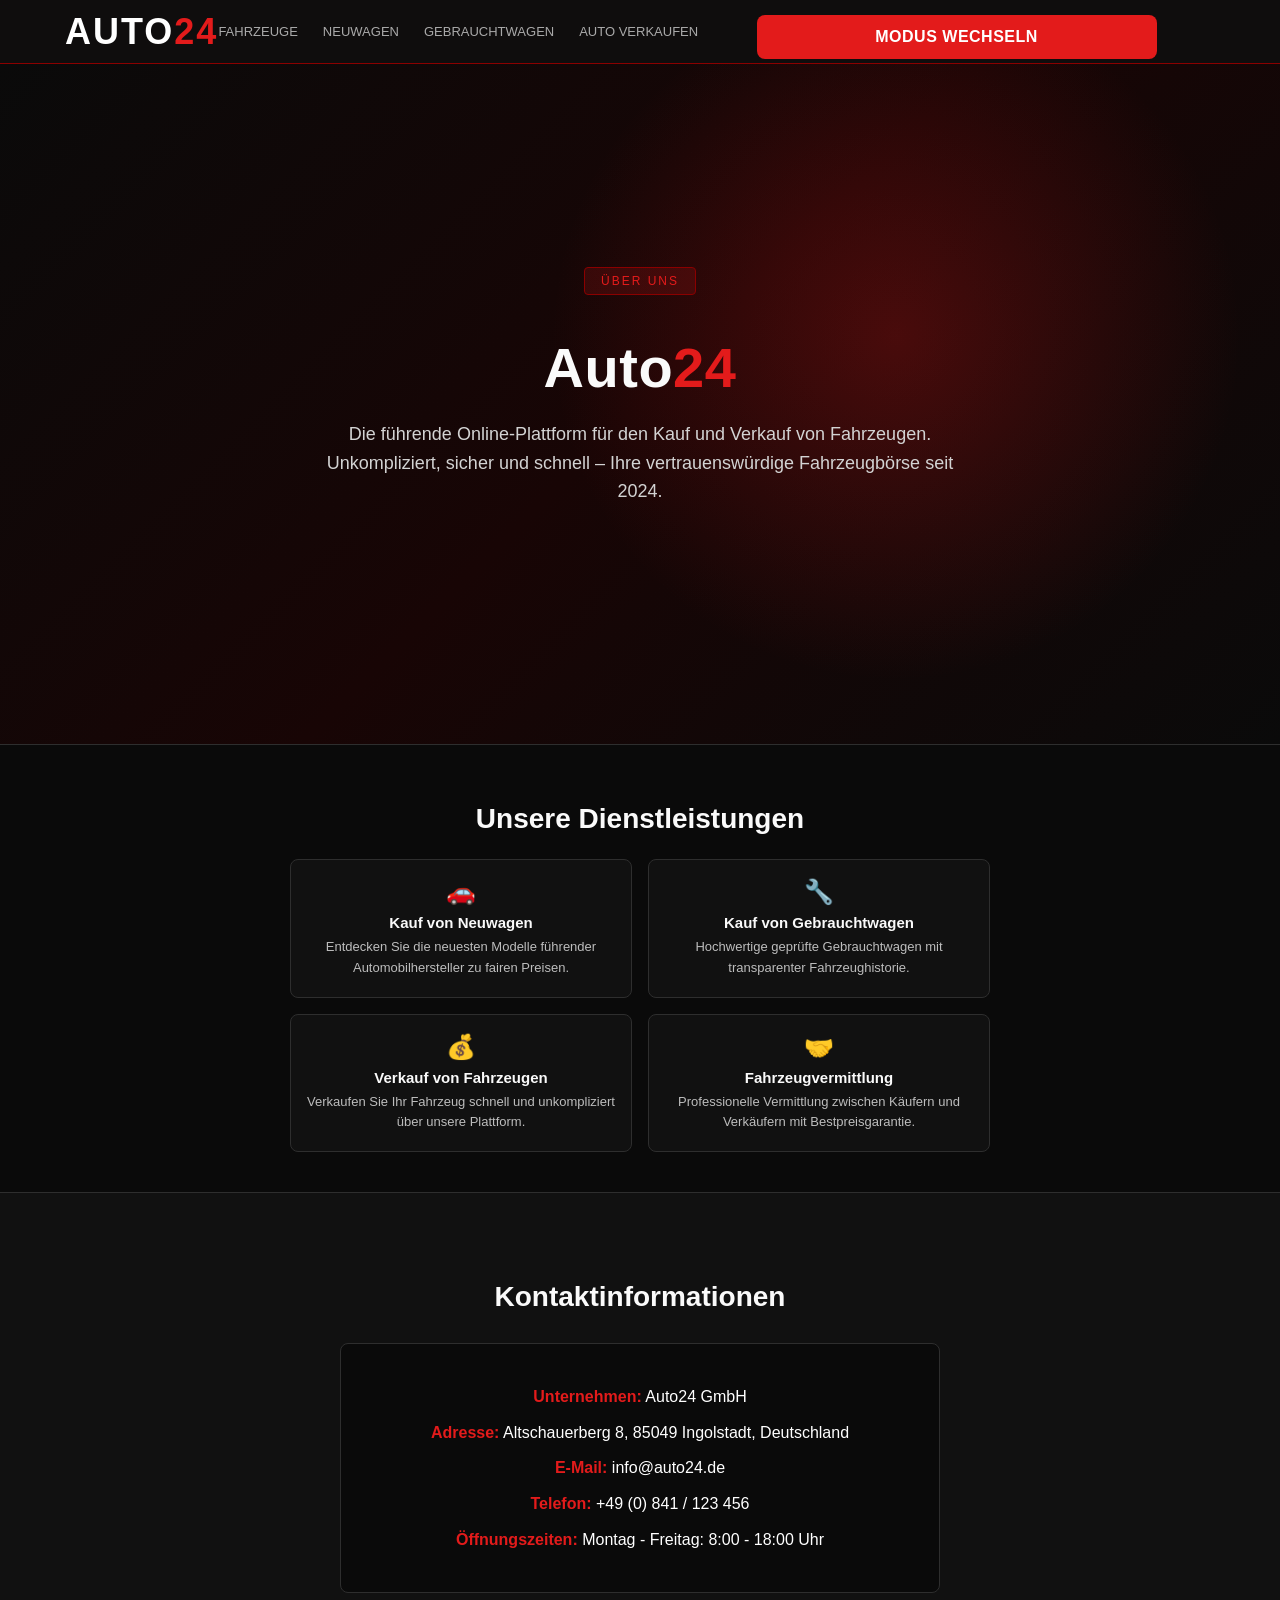
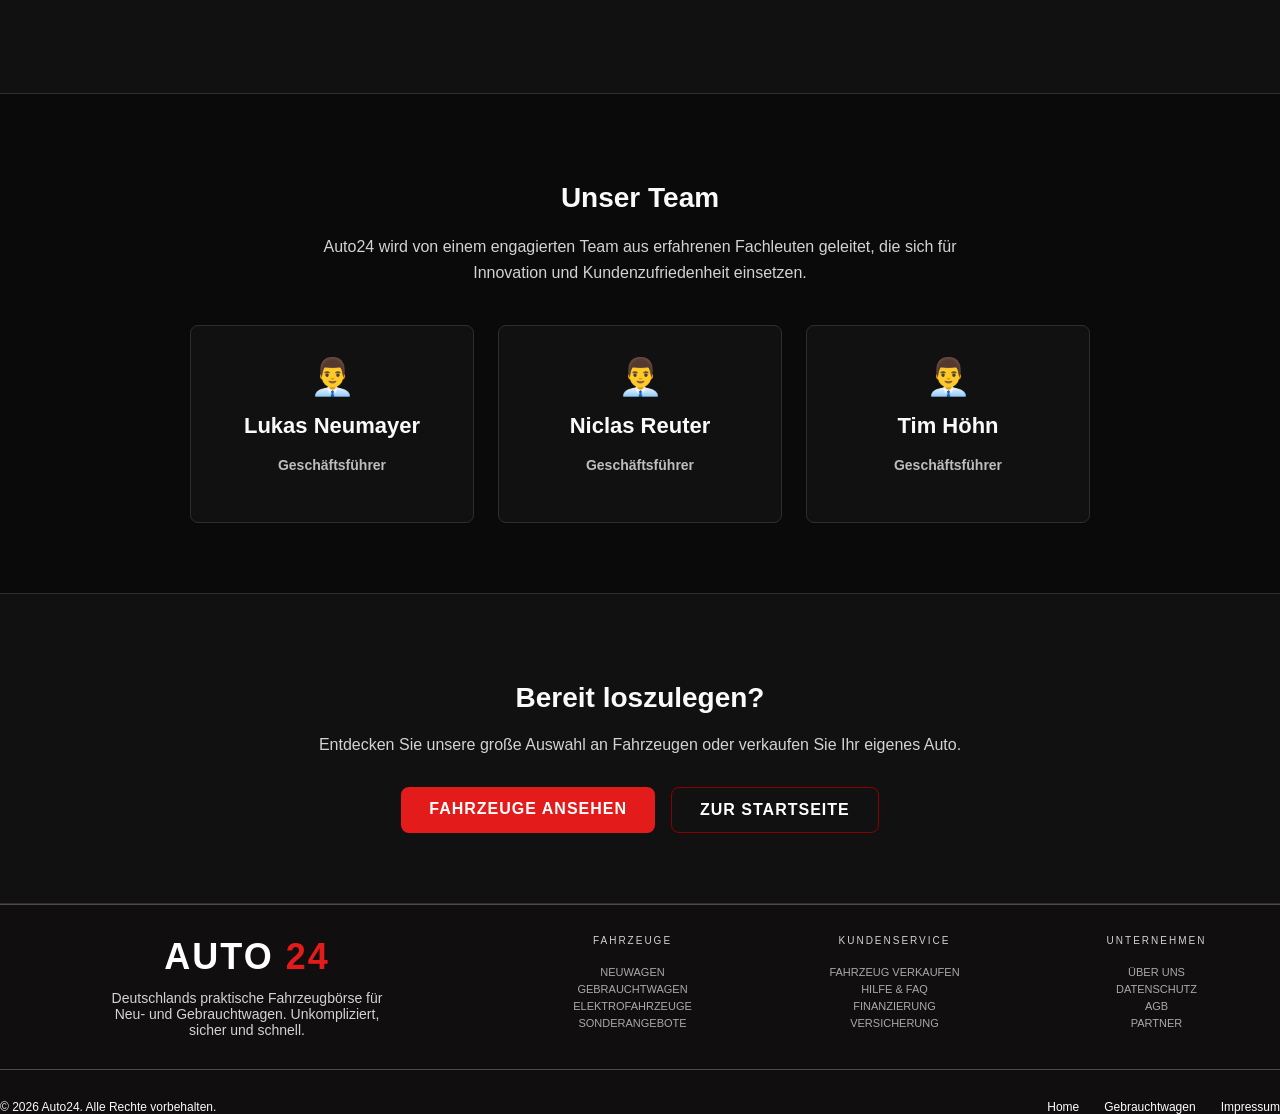
==== commit 4b775c4d: "lightModeAndToggle" ====
--- a/about.html
+++ b/about.html
@@ -18,7 +18,9 @@
             <li><a href="gebrauchtwagenList.html">Gebrauchtwagen</a></li>
             <li><a href="about.html">Auto verkaufen</a></li>
         </ul>
+        <button class ="toggle-mode" onclick="toggleMode()">Modus wechseln</button>
     </nav>
+    
 
     <main class="home-main">
 
@@ -179,7 +181,7 @@
     
         </div>
     </footer>
-
+    <script src="validation.js"></script>
 </body>
 </html>
 <!-- Tim -->
--- a/mystyle.css
+++ b/mystyle.css
@@ -18,6 +18,9 @@
 
 /* ===== TYPOGRAFIE - Einheitliches Schriftbild ===== */
 /* Angepasst von: tim */
+/* CSS-Kaskade: Diese Regeln gelten global für alle HTML-Elemente des Typs p, h1, h2, h3.
+   Spezifischere Selektoren (z.B. .auth-card p) überschreiben diese Basis-Regeln.
+   font-family, font-weight und letter-spacing sorgen für ein einheitliches Schriftbild. */
 
 /* Absätze - Standard-Textgröße */
 p{
@@ -59,6 +62,11 @@
 /* ===== FORMULAR-STYLING ===== */
 /* Angepasst von: tim */
 /* Verbesserte Rahmen, Abstände und einheitliches Design */
+/* Attribut-Selektor input[type="text"] greift gezielt auf Inputs nach ihrem type-Attribut zu –
+   sauberer als Klassen, da HTML-Semantik genutzt wird.
+   transition: all 0.3s ease animiert Zustandsänderungen (z.B. Fokus-Farbe) weich über 0,3s.
+   box-sizing: border-box zählt Padding und Border zur Gesamtbreite (width) mit –
+   verhindert, dass Inputs breiter werden als ihr Container. */
 
 /* Labels für Formularfelder */
 label {
@@ -523,6 +531,25 @@
     color: white;
 }
 
+.nav-auth-link {
+    text-decoration: none;
+    color: rgb(227, 27, 27);
+    border: 1px solid rgb(227, 27, 27);
+    padding: 5px 14px;
+    border-radius: 4px;
+    font-size: 13px;
+    font-weight: 600;
+    text-transform: uppercase;
+    letter-spacing: 0.5px;
+    transition: background 0.2s;
+    white-space: nowrap;
+}
+
+.nav-auth-link:hover {
+    background: rgba(227, 27, 27, 0.15);
+    color: rgb(227, 27, 27);
+}
+
 .nav-logo span{
     color: rgb(227, 27, 27); 
 }
@@ -1073,7 +1100,64 @@
 
 /* Lukas: Favoritenliste Ende */
 
-/* ===== ÜBER UNS SEITE - about.html ===== */
+/* ===== AUTH-SEITEN (login, registration, user, logout) ===== */
+
+.auth-section {
+    min-height: calc(100vh - 64px);
+    display: flex;
+    align-items: center;
+    justify-content: center;
+    padding: 40px 1rem;
+    background:
+        radial-gradient(circle at 30% 60%, rgba(227, 27, 27, 0.15), transparent 40%),
+        linear-gradient(135deg, #0a0a0a 0%, #180505 50%, #0a0a0a 100%);
+}
+
+.auth-card {
+    background: #111111;
+    border: 1px solid #2e2e2e;
+    border-radius: 12px;
+    padding: 40px 36px;
+    width: 100%;
+    max-width: 440px;
+}
+
+.auth-card h1 {
+    margin-top: 0;
+    margin-bottom: 6px;
+    font-size: 28px;
+}
+
+.auth-card h2 {
+    font-size: 18px;
+    color: #bdbdbd;
+    margin-top: 0;
+    margin-bottom: 20px;
+}
+
+.auth-card p {
+    margin: 12px 0 0;
+}
+
+.auth-card .demo-hint {
+    font-size: 13px;
+    color: #888;
+    margin-bottom: 8px;
+}
+
+.field-error {
+    display: block;
+    font-size: 12px;
+    color: rgb(227, 27, 27);
+    min-height: 16px;
+    margin-top: 2px;
+    text-align: left;
+    max-width: 400px;
+    margin-left: auto;
+    margin-right: auto;
+}
+
+/* ===== Tim - ÜBER UNS SEITE - about.html ===== */
 
 /* Dienstleistungs-Grid: 4 kompakte Spalten */
 .about-services-section {
@@ -1176,3 +1260,23 @@
     }
 }
 
+/* Dark Mode Toggle */
+body.light-mode {
+    background-color: white;
+    color: black;
+}
+body.light-mode .car-card {
+    background: #f5f5f5;
+    border-color: #ccc;
+}
+
+body.light-mode .car-model,
+body.light-mode .car-price,
+body.light-mode .car-spec-val {
+    color: black;
+}
+
+body.light-mode nav,
+body.light-mode footer {
+    background-color: #eeeeee;
+}
